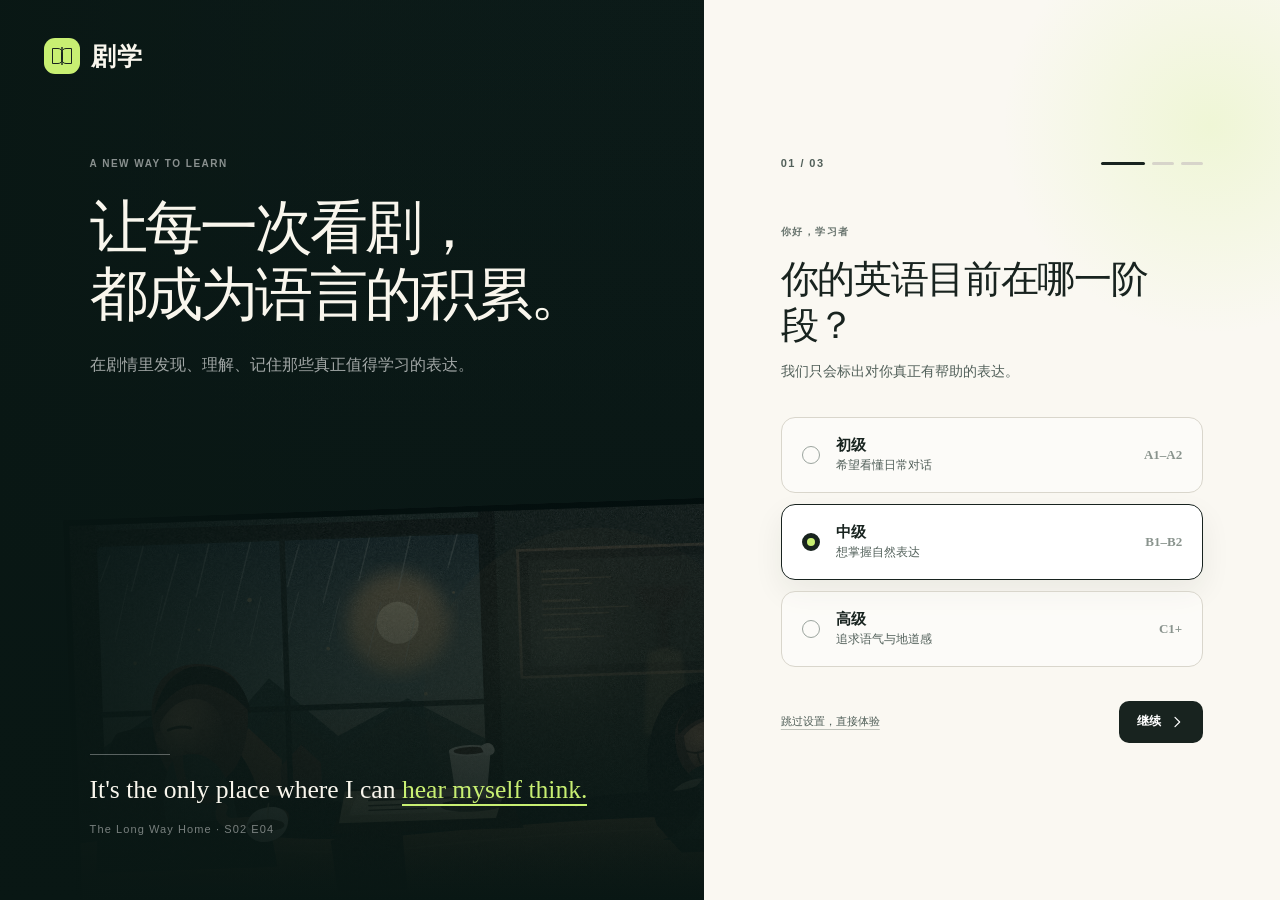
==== index.html @ fac801f6 "Launch Juxue MVP" ====
<!doctype html>
<html lang="zh-CN">
<head>
  <meta charset="UTF-8">
  <meta name="viewport" content="width=device-width, initial-scale=1.0">
  <meta name="theme-color" content="#f2efe7">
  <meta name="description" content="剧学——把影视观影变成可持续语言积累。">
  <title>剧学 · 在剧情里学会表达</title>
  <link rel="manifest" href="manifest.webmanifest">
  <link rel="icon" href="assets/icon.svg" type="image/svg+xml">
  <link rel="stylesheet" href="styles.css">
</head>
<body>
  <svg class="svg-defs" aria-hidden="true">
    <symbol id="i-play" viewBox="0 0 24 24"><path d="m8 5 11 7-11 7z"/></symbol>
    <symbol id="i-pause" viewBox="0 0 24 24"><path d="M7 5h4v14H7zm6 0h4v14h-4z"/></symbol>
    <symbol id="i-back10" viewBox="0 0 24 24"><path d="M11 5a7 7 0 1 1-6.7 9h2.1A5 5 0 1 0 11 7c-1.4 0-2.7.6-3.7 1.6L10 11H3V4l2.5 2.5A8.9 8.9 0 0 1 11 5Z"/><path d="M7.1 14.2v-4l-1.2.7V9.7l2.2-1.2h1.1v5.7z"/></symbol>
    <symbol id="i-forward10" viewBox="0 0 24 24"><path d="M13 5a7 7 0 1 0 6.7 9h-2.1A5 5 0 1 1 13 7c1.4 0 2.7.6 3.7 1.6L14 11h7V4l-2.5 2.5A8.9 8.9 0 0 0 13 5Z"/><path d="M7.1 14.2v-4l-1.2.7V9.7l2.2-1.2h1.1v5.7z"/></symbol>
    <symbol id="i-volume" viewBox="0 0 24 24"><path d="M4 9v6h4l5 4V5L8 9H4Zm12.5-.7a5 5 0 0 1 0 7.4M19 5.8a8.5 8.5 0 0 1 0 12.4"/></symbol>
    <symbol id="i-muted" viewBox="0 0 24 24"><path d="M4 9v6h4l5 4V5L8 9H4Zm12-1 5 8m0-8-5 8"/></symbol>
    <symbol id="i-captions" viewBox="0 0 24 24"><rect x="3" y="5" width="18" height="14" rx="3"/><path d="M10 10a2 2 0 1 0 0 4m8-4a2 2 0 1 0 0 4"/></symbol>
    <symbol id="i-settings" viewBox="0 0 24 24"><circle cx="12" cy="12" r="3"/><path d="M19.4 15a1.7 1.7 0 0 0 .3 1.9l.1.1-2.8 2.8-.1-.1a1.7 1.7 0 0 0-1.9-.3 1.7 1.7 0 0 0-1 1.6v.2h-4V21a1.7 1.7 0 0 0-1-1.6 1.7 1.7 0 0 0-1.9.3l-.1.1L4.2 17l.1-.1a1.7 1.7 0 0 0 .3-1.9A1.7 1.7 0 0 0 3 14H2.8v-4H3a1.7 1.7 0 0 0 1.6-1 1.7 1.7 0 0 0-.3-1.9L4.2 7 7 4.2l.1.1A1.7 1.7 0 0 0 9 4.6a1.7 1.7 0 0 0 1-1.6v-.2h4V3a1.7 1.7 0 0 0 1 1.6 1.7 1.7 0 0 0 1.9-.3l.1-.1L19.8 7l-.1.1a1.7 1.7 0 0 0-.3 1.9 1.7 1.7 0 0 0 1.6 1h.2v4H21a1.7 1.7 0 0 0-1.6 1Z"/></symbol>
    <symbol id="i-bookmark" viewBox="0 0 24 24"><path d="M6 4.8c0-1 .8-1.8 1.8-1.8h8.4c1 0 1.8.8 1.8 1.8V21l-6-4-6 4V4.8Z"/></symbol>
    <symbol id="i-book" viewBox="0 0 24 24"><path d="M4 4.5A2.5 2.5 0 0 1 6.5 2H11v17H6.5A2.5 2.5 0 0 0 4 21.5v-17ZM20 4.5A2.5 2.5 0 0 0 17.5 2H13v17h4.5a2.5 2.5 0 0 1 2.5 2.5v-17Z"/></symbol>
    <symbol id="i-cards" viewBox="0 0 24 24"><rect x="5" y="5" width="14" height="15" rx="2"/><path d="M8 5V3h11v13h-2M9 10h6m-6 4h4"/></symbol>
    <symbol id="i-chart" viewBox="0 0 24 24"><path d="M4 20V10m6 10V4m6 16v-7m4 7H2"/></symbol>
    <symbol id="i-search" viewBox="0 0 24 24"><circle cx="10.5" cy="10.5" r="6.5"/><path d="m16 16 4.5 4.5"/></symbol>
    <symbol id="i-close" viewBox="0 0 24 24"><path d="m5 5 14 14M19 5 5 19"/></symbol>
    <symbol id="i-sound" viewBox="0 0 24 24"><path d="M5 9v6h4l5 4V5L9 9H5Z"/><path d="M17 9.5a4 4 0 0 1 0 5"/></symbol>
    <symbol id="i-plus" viewBox="0 0 24 24"><path d="M12 5v14M5 12h14"/></symbol>
    <symbol id="i-chevron" viewBox="0 0 24 24"><path d="m9 5 7 7-7 7"/></symbol>
    <symbol id="i-check" viewBox="0 0 24 24"><path d="m5 12 4 4L19 6"/></symbol>
    <symbol id="i-spark" viewBox="0 0 24 24"><path d="m12 2 1.7 6.3L20 10l-6.3 1.7L12 18l-1.7-6.3L4 10l6.3-1.7L12 2Zm7 14 .8 3.2L23 20l-3.2.8L19 24l-.8-3.2L15 20l3.2-.8L19 16Z"/></symbol>
    <symbol id="i-trash" viewBox="0 0 24 24"><path d="M4 7h16M9 7V4h6v3m-9 0 1 14h10l1-14M10 11v6m4-6v6"/></symbol>
    <symbol id="i-edit" viewBox="0 0 24 24"><path d="m4 20 4.2-1 10.6-10.6a2.1 2.1 0 0 0-3-3L5.2 16 4 20Zm10.3-13 3 3"/></symbol>
    <symbol id="i-download" viewBox="0 0 24 24"><path d="M12 3v12m-5-5 5 5 5-5M4 20h16"/></symbol>
    <symbol id="i-external" viewBox="0 0 24 24"><path d="M14 4h6v6m0-6-9 9M19 13v6H5V5h6"/></symbol>
    <symbol id="i-shield" viewBox="0 0 24 24"><path d="M12 3 4.5 6v6c0 5 3.2 8.2 7.5 9 4.3-.8 7.5-4 7.5-9V6L12 3Zm-3 9 2 2 4-4"/></symbol>
    <symbol id="i-menu" viewBox="0 0 24 24"><path d="M4 7h16M4 12h16M4 17h16"/></symbol>
    <symbol id="i-sun" viewBox="0 0 24 24"><circle cx="12" cy="12" r="4"/><path d="M12 2v2m0 16v2M4.9 4.9l1.4 1.4m11.4 11.4 1.4 1.4M2 12h2m16 0h2M4.9 19.1l1.4-1.4m11.4-11.4 1.4-1.4"/></symbol>
  </svg>

  <div class="ambient-grid" aria-hidden="true"></div>

  <div id="onboarding" class="onboarding" role="dialog" aria-modal="true" aria-labelledby="onboarding-title">
    <div class="onboarding-visual">
      <div class="onboarding-brand">
        <span class="brand-mark"><span></span><span></span></span>
        <span>剧学</span>
      </div>
      <div class="onboarding-quote">
        <span class="eyebrow light">A NEW WAY TO LEARN</span>
        <h1 id="onboarding-title">让每一次看剧，<br>都成为语言的积累。</h1>
        <p>在剧情里发现、理解、记住那些真正值得学习的表达。</p>
      </div>
      <div class="mini-caption">
        <span class="line"></span>
        <p>It's the only place where I can <mark>hear myself think.</mark></p>
        <span>The Long Way Home · S02 E04</span>
      </div>
      <div class="onboarding-scene-wrap">
        <img src="assets/scene.svg" alt="">
      </div>
    </div>
    <div class="onboarding-form">
      <div class="onboarding-progress">
        <span id="onboardingStepLabel">01 / 03</span>
        <div class="progress-dots" aria-hidden="true">
          <span class="active"></span><span></span><span></span>
        </div>
      </div>
      <form id="onboardingForm">
        <section class="onboarding-step active" data-step="1">
          <span class="eyebrow">你好，学习者</span>
          <h2>你的英语目前在哪一阶段？</h2>
          <p class="muted">我们只会标出对你真正有帮助的表达。</p>
          <div class="level-options">
            <label class="level-card">
              <input type="radio" name="level" value="beginner">
              <span class="level-radio"></span>
              <span><strong>初级</strong><small>希望看懂日常对话</small></span>
              <b>A1–A2</b>
            </label>
            <label class="level-card selected">
              <input type="radio" name="level" value="intermediate" checked>
              <span class="level-radio"></span>
              <span><strong>中级</strong><small>想掌握自然表达</small></span>
              <b>B1–B2</b>
            </label>
            <label class="level-card">
              <input type="radio" name="level" value="advanced">
              <span class="level-radio"></span>
              <span><strong>高级</strong><small>追求语气与地道感</small></span>
              <b>C1+</b>
            </label>
          </div>
        </section>

        <section class="onboarding-step" data-step="2">
          <span class="eyebrow">学习目标</span>
          <h2>现在最想提升什么？</h2>
          <p class="muted">这会决定我们优先标注口语、考试词汇还是语用细节。</p>
          <div class="goal-grid">
            <label class="goal-card selected">
              <input type="radio" name="goal" value="listening" checked>
              <span class="goal-icon">耳</span>
              <span><strong>影视听力</strong><small>听懂真实语速与连读</small></span>
              <span class="goal-check"><svg><use href="#i-check"/></svg></span>
            </label>
            <label class="goal-card">
              <input type="radio" name="goal" value="speaking">
              <span class="goal-icon">口</span>
              <span><strong>口语表达</strong><small>积累自然的日常说法</small></span>
              <span class="goal-check"><svg><use href="#i-check"/></svg></span>
            </label>
            <label class="goal-card">
              <input type="radio" name="goal" value="exam">
              <span class="goal-icon">考</span>
              <span><strong>考试备考</strong><small>兼顾高频词与搭配</small></span>
              <span class="goal-check"><svg><use href="#i-check"/></svg></span>
            </label>
            <label class="goal-card">
              <input type="radio" name="goal" value="interest">
              <span class="goal-icon">趣</span>
              <span><strong>兴趣积累</strong><small>只为喜欢的表达停留</small></span>
              <span class="goal-check"><svg><use href="#i-check"/></svg></span>
            </label>
          </div>
        </section>

        <section class="onboarding-step" data-step="3">
          <span class="eyebrow">最后一步</span>
          <h2>把画面留给你，<br>让学习轻一点。</h2>
          <p class="muted">这些设置 afterward 也可以随时修改。</p>
          <div class="preference-list">
            <label class="preference-row">
              <span><strong>显示中文翻译</strong><small>帮助快速确认语境</small></span>
              <input class="switch" id="onboardingTranslation" type="checkbox" checked>
            </label>
            <label class="preference-row">
              <span><strong>显示音标</strong><small>在词汇卡片中显示 IPA</small></span>
              <input class="switch" id="onboardingPhonetics" type="checkbox" checked>
            </label>
            <div class="preference-row">
              <span><strong>标注密度</strong><small>每句保留多少学习线索</small></span>
              <div class="density-inline" id="onboardingDensity">
                <button type="button" data-density="low">少</button>
                <button type="button" class="active" data-density="medium">适中</button>
                <button type="button" data-density="high">丰富</button>
              </div>
            </div>
          </div>
          <div class="local-note">
            <svg><use href="#i-shield"/></svg>
            <span>当前 MVP 的所有词库与偏好仅保存在你的浏览器本地。</span>
          </div>
        </section>

        <div class="onboarding-actions">
          <button type="button" class="text-button" id="skipOnboarding">跳过设置，直接体验</button>
          <div>
            <button type="button" class="button secondary hidden" id="onboardingBack">上一步</button>
            <button type="button" class="button primary" id="onboardingNext">继续 <svg><use href="#i-chevron"/></svg></button>
          </div>
        </div>
      </form>
    </div>
  </div>

  <div id="appShell" class="app-shell aria-hidden">
    <aside class="sidebar">
      <a class="brand" href="#" data-view-link="watch" aria-label="剧学首页">
        <span class="brand-mark"><span></span><span></span></span>
        <span class="brand-name">剧学</span>
      </a>
      <nav class="main-nav" aria-label="主导航">
        <button class="nav-item active" data-view="watch" aria-current="page">
          <span class="nav-icon"><svg><use href="#i-play"/></svg></span>
          <span>沉浸观看</span>
        </button>
        <button class="nav-item" data-view="library">
          <span class="nav-icon"><svg><use href="#i-book"/></svg></span>
          <span>我的词库</span>
          <b id="libraryNavCount">0</b>
        </button>
        <button class="nav-item" data-view="review">
          <span class="nav-icon"><svg><use href="#i-cards"/></svg></span>
          <span>今日复习</span>
          <i class="nav-dot"></i>
        </button>
        <button class="nav-item" data-view="settings">
          <span class="nav-icon"><svg><use href="#i-settings"/></svg></span>
          <span>学习偏好</span>
        </button>
      </nav>
      <div class="sidebar-bottom">
        <div class="streak-card">
          <span class="streak-flame">7</span>
          <div><strong>连续学习</strong><small>本周已积累 18 个表达</small></div>
        </div>
        <button class="profile-row" data-view="settings">
          <span class="avatar">Y</span>
          <span><strong>下午好，Yuki</strong><small>英语 · 中级</small></span>
          <svg><use href="#i-chevron"/></svg>
        </button>
      </div>
    </aside>

    <main class="main">
      <header class="topbar">
        <button class="mobile-menu" id="mobileMenu" aria-label="打开菜单"><svg><use href="#i-menu"/></svg></button>
        <div class="topbar-title">
          <span class="eyebrow">SUNDAY, OCTOBER 26</span>
          <h1 id="viewTitle">在剧情里，学会真正会用的英语。</h1>
        </div>
        <div class="topbar-actions">
          <div class="daily-goal">
            <span>今日目标</span>
            <strong><span id="todaySavedCount">3</span> / 5</strong>
            <div class="daily-track"><span id="dailyProgress"></span></div>
          </div>
          <button class="icon-button" data-view="library" aria-label="查看词库"><svg><use href="#i-bookmark"/></svg></button>
        </div>
      </header>

      <section id="view-watch" class="view active" aria-labelledby="watchHeading">
        <h2 id="watchHeading" class="sr-only">沉浸观看</h2>
        <div class="watch-intro">
          <div>
            <span class="eyebrow"><i></i> LEARNING SESSION</span>
            <p>《The Long Way Home》· S02 E04</p>
          </div>
          <div class="session-meta">
            <span><svg><use href="#i-captions"/></svg> 已同步字幕</span>
            <span class="divider"></span>
            <span id="currentLevelLabel">中级 · 影视听力</span>
          </div>
        </div>

        <div class="watch-layout">
          <article class="player-card" id="playerCard">
            <div class="player-stage" id="playerStage">
              <img class="scene-image" src="assets/scene.svg" alt="雨夜咖啡馆中，两个人正在交谈">
              <div class="scene-top">
                <span class="demo-badge"><i></i> 演示场景</span>
                <button class="scene-action" id="focusModeButton" aria-label="切换专注模式">
                  <svg><use href="#i-sun"/></svg><span>专注观看</span>
                </button>
              </div>
              <div class="subtitle-wrap" id="subtitleWrap">
                <div class="subtitle-english" id="subtitleEnglish"></div>
                <div class="subtitle-chinese" id="subtitleChinese">你周末还会去那家旧书店闲逛吗？</div>
              </div>
              <div class="player-controls">
                <div class="timeline" id="timeline" role="slider" aria-label="播放进度" aria-valuemin="0" aria-valuemax="96" aria-valuenow="0" tabindex="0">
                  <div class="timeline-buffer"></div>
                  <div class="timeline-played" id="timelinePlayed"></div>
                  <div class="timeline-thumb" id="timelineThumb"></div>
                  <span class="cue-mark" style="left:8.33%"></span>
                  <span class="cue-mark" style="left:16.66%"></span>
                  <span class="cue-mark" style="left:25%"></span>
                  <span class="cue-mark" style="left:33.33%"></span>
                  <span class="cue-mark" style="left:41.66%"></span>
                  <span class="cue-mark" style="left:50%"></span>
                  <span class="cue-mark" style="left:58.33%"></span>
                  <span class="cue-mark" style="left:66.66%"></span>
                  <span class="cue-mark" style="left:75%"></span>
                  <span class="cue-mark" style="left:83.33%"></span>
                  <span class="cue-mark" style="left:91.66%"></span>
                </div>
                <div class="control-row">
                  <div class="control-left">
                    <button id="playButton" class="main-play" aria-label="播放"><svg><use href="#i-play"/></svg></button>
                    <button class="control-button" id="backButton" aria-label="后退 5 秒"><svg><use href="#i-back10"/></svg></button>
                    <button class="control-button" id="forwardButton" aria-label="前进 5 秒"><svg><use href="#i-forward10"/></svg></button>
                    <button class="control-button" id="muteButton" aria-label="静音"><svg><use href="#i-volume"/></svg></button>
                    <span class="time-display"><b id="currentTime">00:00</b> / <span id="durationTime">01:36</span></span>
                  </div>
                  <div class="control-right">
                    <button class="caption-toggle" id="captionToggle" aria-pressed="true"><svg><use href="#i-captions"/></svg> EN</button>
                    <button class="subtitle-save" id="saveSentenceButton" aria-label="收藏当前整句"><svg><use href="#i-bookmark"/></svg><span>收藏本句</span></button>
                  </div>
                </div>
              </div>
            </div>
            <div class="player-footer">
              <div class="episode-progress">
                <span>EPISODE PROGRESS</span>
                <strong id="episodePercentage">0%</strong>
              </div>
              <div class="learning-hint">
                <svg><use href="#i-spark"/></svg>
                <span>点击带标记的表达，查看它在<strong>这一刻</strong>的意思</span>
              </div>
              <button class="keyboard-help" id="keyboardHelp">快捷键</button>
            </div>
          </article>

          <aside class="learning-panel" id="learningPanel" aria-live="polite">
            <div class="panel-head">
              <div>
                <span class="eyebrow">YOUR LEVEL</span>
                <h3 id="panelLevel">中级学习模式</h3>
              </div>
              <button class="icon-button small" id="panelSettings" aria-label="调整标注设置"><svg><use href="#i-settings"/></svg></button>
            </div>
            <div class="level-meter">
              <span></span><span></span><span></span><span class="active"></span><span class="active"></span>
              <small>B1 · 自然表达</small>
            </div>

            <div id="cueInsight" class="panel-content">
              <div class="cue-label">
                <span>本句学习线索</span>
                <b id="cuePointCount">2 个</b>
              </div>
              <div id="cueAnnotationList" class="annotation-list"></div>
              <div class="tip-card">
                <span class="tip-number">01</span>
                <div>
                  <strong>先理解语境，再记单词。</strong>
                  <p id="tipExplanation">“Hang around” 在这里不是悬挂，而是“经常去某处、在那里消磨时间”。</p>
                </div>
              </div>
            </div>

            <div id="dictionaryCard" class="dictionary-card hidden">
              <button class="dictionary-close" id="closeDictionary" aria-label="关闭详情"><svg><use href="#i-close"/></svg></button>
              <div class="dictionary-topline">
                <span class="word-type" id="dictType">短语</span>
                <span class="difficulty-tag" id="dictDifficulty">B2 · 实用表达</span>
              </div>
              <h2 id="dictWord">hang around</h2>
              <div class="pronunciation-row">
                <span id="dictPhonetic">/hæŋ əˈraʊnd/</span>
                <button class="audio-button" id="dictAudio"><svg><use href="#i-sound"/></svg><span>听发音</span></button>
              </div>
              <div class="meaning-block">
                <span class="field-label">在当前语境中</span>
                <p id="dictContextMeaning">在这里指经常去某个地方，没有明确目的，只是在那里消磨时间。</p>
              </div>
              <div class="general-meaning">
                <span class="field-label">常见释义</span>
                <p id="dictGeneralMeaning">闲逛；和某人厮混；在附近逗留</p>
              </div>
              <blockquote class="context-quote">
                <span>原句 · <b id="dictCueTime">00:00</b></span>
                <p id="dictSentence">“You still hang around that old bookshop on Saturdays?”</p>
              </blockquote>
              <div class="usage-row" id="dictUsage">口语 · 朋友闲聊 · 中性</div>
              <div class="panel-actions">
                <button class="button primary full" id="dictSave"><svg><use href="#i-plus"/></svg><span>收藏到词库</span></button>
                <button class="mastered-button" id="dictMastered"><svg><use href="#i-check"/></svg><span>标为已掌握</span></button>
              </div>
            </div>

            <div class="panel-footer">
              <div class="legend-row">
                <span><i class="legend-vocab"></i>重点词汇</span>
                <span><i class="legend-expression"></i>实用表达</span>
              </div>
              <label class="caption-switch">
                <span><strong>中文字幕</strong><small>辅助理解</small></span>
                <input class="switch" id="translationSwitch" type="checkbox" checked>
              </label>
            </div>
          </aside>
        </div>

        <div class="watch-bottom">
          <div class="session-summary">
            <div class="summary-icon"><svg><use href="#i-chart"/></svg></div>
            <div><span>本次学习</span><strong><b id="sessionSaved">0</b> 个表达已收入词库</strong></div>
            <div class="mini-bars" aria-hidden="true"><i></i><i></i><i></i><i></i><i></i></div>
          </div>
          <div class="quote-strip">
            <span class="quote-mark">“</span>
            <p>让每一个值得记住的表达，<br>都留在它出现的语境里。</p>
            <span class="quote-source">— 剧学笔记</span>
          </div>
          <button class="next-card" data-view="library">
            <span><small>NEXT</small>去词库看看</span>
            <svg><use href="#i-chevron"/></svg>
          </button>
        </div>
      </section>

      <section id="view-library" class="view" aria-labelledby="libraryHeading">
        <div class="page-section-head">
          <div>
            <span class="eyebrow">MY LANGUAGE GARDEN</span>
            <h2 id="libraryHeading">我的词库</h2>
            <p>每个收藏都保留了原句、来源和那一刻的语境。</p>
          </div>
          <div class="page-actions">
            <button class="button secondary" id="exportButton"><svg><use href="#i-download"/></svg>导出数据</button>
            <button class="button primary" id="addExcerptButton"><svg><use href="#i-plus"/></svg>手动摘录</button>
          </div>
        </div>

        <div class="library-stats">
          <div class="stat-card feature">
            <span>全部收藏</span>
            <strong id="totalSaved">0</strong>
            <small>本周新增 <b id="weeklyAdded">0</b></small>
            <i class="stat-orbit"></i>
          </div>
          <div class="stat-card"><span>单词</span><strong id="wordSaved">0</strong><small>Vocabulary</small></div>
          <div class="stat-card"><span>表达</span><strong id="expressionSaved">0</strong><small>Expressions</small></div>
          <div class="stat-card"><span>已掌握</span><strong id="masteredSaved">0</strong><small>Keep growing</small></div>
        </div>

        <div class="library-toolbar">
          <div class="library-tabs" role="tablist">
            <button class="active" data-filter="all">全部</button>
            <button data-filter="word">单词</button>
            <button data-filter="expression">表达</button>
            <button data-filter="sentence">整句</button>
            <button data-filter="mastered">已掌握</button>
          </div>
          <div class="toolbar-right">
            <label class="search-field">
              <svg><use href="#i-search"/></svg>
              <input id="librarySearch" type="search" placeholder="搜索原文、释义或标签" aria-label="搜索词库">
            </label>
            <select id="sourceFilter" class="source-filter" aria-label="按来源筛选">
              <option value="all">全部来源</option>
              <option value="The Long Way Home">The Long Way Home</option>
              <option value="Modern Love">Modern Love</option>
              <option value="个人摘录">个人摘录</option>
            </select>
            <select id="sortFilter" class="source-filter" aria-label="排序">
              <option value="newest">最近收藏</option>
              <option value="oldest">最早收藏</option>
              <option value="alpha">按字母</option>
            </select>
          </div>
        </div>

        <div id="libraryGrid" class="library-grid"></div>
        <div id="libraryEmpty" class="empty-state hidden">
          <span class="empty-icon">Aa</span>
          <h3>这里还在等你的第一句</h3>
          <p>回到观看页面，点击字幕里的表达试试看。</p>
          <button class="button primary" data-view="watch">去观看</button>
        </div>
      </section>

      <section id="view-review" class="view" aria-labelledby="reviewHeading">
        <div class="page-section-head">
          <div>
            <span class="eyebrow">A LITTLE REVIEW</span>
            <h2 id="reviewHeading">今日复习</h2>
            <p>不追求背完，只把见过的表达再想起一次。</p>
          </div>
          <div class="review-streak"><span>今日连续</span><strong id="reviewStreak">7</strong><small>天</small></div>
        </div>

        <div class="review-layout">
          <div class="review-main">
            <div class="review-progress-row">
              <span>今日进度</span>
              <div class="review-progress"><i id="reviewProgressBar"></i></div>
              <b id="reviewProgressText">0 / 0</b>
            </div>
            <article class="flashcard" id="flashcard">
              <div class="flashcard-top">
                <span class="type-pill" id="reviewType">实用表达</span>
                <span class="source-label" id="reviewSource">The Long Way Home</span>
              </div>
              <div class="flashcard-content">
                <span class="eyebrow">你还记得它的意思吗？</span>
                <h2 id="reviewWord">pull yourself together</h2>
                <button class="audio-button" id="reviewAudio"><svg><use href="#i-sound"/></svg>听发音</button>
                <div class="review-context" id="reviewContext">“Look, I know the deadline has been rough. But you need to pull yourself together.”</div>
                <div id="reviewAnswer" class="review-answer hidden">
                  <span class="field-label">释义</span>
                  <p id="reviewMeaning">振作起来；控制住情绪</p>
                  <blockquote id="reviewExplanation">在朋友低落时使用，语气直接但带着关心。</blockquote>
                </div>
              </div>
              <div class="flashcard-actions" id="reviewActions">
                <button class="button secondary large" id="revealButton">显示答案</button>
              </div>
              <div class="flashcard-actions hidden" id="reviewRating">
                <button class="button secondary large" id="stillLearning">还不熟</button>
                <button class="button primary large" id="knowIt">记住了 <svg><use href="#i-check"/></svg></button>
              </div>
              <div class="flashcard-decoration" aria-hidden="true">Aa</div>
            </article>
            <div id="reviewDone" class="review-done hidden">
              <span class="done-seal"><svg><use href="#i-check"/></svg></span>
              <span class="eyebrow">TODAY'S REVIEW COMPLETE</span>
              <h3>今天的表达，都又见过一次。</h3>
              <p>记忆不靠一次用力，而靠下次重逢。</p>
              <button class="button primary" data-view="watch">继续观看</button>
            </div>
          </div>
          <aside class="review-aside">
            <span class="eyebrow">HOW IT WORKS</span>
            <h3>复习，不需要很正式。</h3>
            <p>先看原句，尝试回忆语境中的含义；想不起来也没关系，答案就在下一步。</p>
            <div class="review-step-list">
              <div><span>01</span><p><strong>读原句</strong>回忆它出现的场景</p></div>
              <div><span>02</span><p><strong>看释义</strong>对照语境重新理解</p></div>
              <div><span>03</span><p><strong>凭感觉</strong>决定下次是否再见</p></div>
            </div>
            <div class="review-quote">
              “The limits of my language mean the limits of my world.”
              <span>— Ludwig Wittgenstein</span>
            </div>
          </aside>
        </div>
      </section>

      <section id="view-settings" class="view" aria-labelledby="settingsHeading">
        <div class="page-section-head">
          <div>
            <span class="eyebrow">MAKE IT YOURS</span>
            <h2 id="settingsHeading">学习偏好</h2>
            <p>同一段剧情，不同水平的人应该看到不同的学习重点。</p>
          </div>
          <button class="button primary" id="saveSettingsButton"><svg><use href="#i-check"/></svg>保存设置</button>
        </div>
        <div class="settings-layout">
          <div class="settings-main">
            <section class="settings-card">
              <div class="settings-card-head"><div><span>LEVEL</span><h3>我的语言水平</h3></div><p>影响标注难度</p></div>
              <div class="settings-segment level-segment" id="settingsLevel">
                <button data-value="beginner"><strong>初级</strong><small>A1–A2</small></button>
                <button data-value="intermediate" class="active"><strong>中级</strong><small>B1–B2</small></button>
                <button data-value="advanced"><strong>高级</strong><small>C1+</small></button>
              </div>
            </section>
            <section class="settings-card">
              <div class="settings-card-head"><div><span>GOAL</span><h3>当前学习目标</h3></div><p>影响推荐侧重</p></div>
              <div class="settings-goals" id="settingsGoal">
                <button data-value="listening" class="active"><span>耳</span><strong>影视听力</strong></button>
                <button data-value="speaking"><span>口</span><strong>口语表达</strong></button>
                <button data-value="exam"><span>考</span><strong>考试备考</strong></button>
                <button data-value="interest"><span>趣</span><strong>兴趣积累</strong></button>
              </div>
            </section>
            <section class="settings-card">
              <div class="settings-card-head"><div><span>DENSITY</span><h3>标注密度</h3></div><p>少而准，还是更丰富</p></div>
              <div class="density-options" id="settingsDensity">
                <button data-value="low"><span class="density-visual low"><i></i><i></i></span><strong>精简</strong><small>每句 0–1 个学习点</small></button>
                <button data-value="medium" class="active"><span class="density-visual medium"><i></i><i></i><i></i></span><strong>适中</strong><small>每句 1–2 个学习点</small></button>
                <button data-value="high"><span class="density-visual high"><i></i><i></i><i></i><i></i></span><strong>丰富</strong><small>尽量不错过表达</small></button>
              </div>
            </section>
            <section class="settings-card">
              <div class="settings-card-head"><div><span>DISPLAY</span><h3>观看显示</h3></div><p>保持画面干净</p></div>
              <label class="preference-row"><span><strong>中文翻译字幕</strong><small>显示当前句子的中文翻译</small></span><input class="switch" id="settingsTranslation" type="checkbox" checked></label>
              <label class="preference-row"><span><strong>音标</strong><small>在词汇详情中显示 IPA</small></span><input class="switch" id="settingsPhonetics" type="checkbox" checked></label>
              <label class="preference-row"><span><strong>播放时自动同步</strong><small>字幕随播放进度更新</small></span><input class="switch" id="settingsSync" type="checkbox" checked></label>
            </section>
          </div>
          <aside class="settings-aside">
            <div class="personal-card">
              <span class="eyebrow light">PERSONALIZED</span>
              <h3>为你看懂剧情，<br>而不是把词都标满。</h3>
              <div class="preview-subtitle">
                <p>I know the <mark>deadline</mark> has been <u>rough</u>.</p>
                <span>你会看到更少，但更相关的提示。</span>
              </div>
            </div>
            <div class="privacy-card">
              <svg><use href="#i-shield"/></svg>
              <h3>数据只在你的浏览器里</h3>
              <p>当前 MVP 不上传观看记录、收藏或偏好。你可以随时导出为 JSON，或清除本地数据。</p>
            </div>
            <button class="danger-link" id="resetDemoButton"><svg><use href="#i-trash"/></svg>重置演示数据</button>
          </aside>
        </div>
      </section>
    </main>
  </div>

  <dialog id="editDialog" class="modal">
    <form method="dialog" id="editForm">
      <div class="modal-head">
        <div><span class="eyebrow">PERSONAL NOTE</span><h2>整理这条表达</h2></div>
        <button type="button" class="icon-button" id="closeEditDialog" aria-label="关闭"><svg><use href="#i-close"/></svg></button>
      </div>
      <input type="hidden" id="editItemId">
      <label class="form-field">
        <span>我的笔记</span>
        <textarea id="editNote" rows="4" placeholder="例如：适合在朋友低落时使用，语气比 console 更直接。"></textarea>
      </label>
      <label class="form-field">
        <span>标签 <small>用逗号分隔</small></span>
        <input id="editTags" type="text" placeholder="朋友, 安慰, 口语">
      </label>
      <div class="modal-actions">
        <button type="button" class="button secondary" id="cancelEdit">取消</button>
        <button type="submit" class="button primary">保存整理</button>
      </div>
    </form>
  </dialog>

  <dialog id="excerptDialog" class="modal excerpt-modal">
    <form method="dialog" id="excerptForm">
      <div class="modal-head">
        <div><span class="eyebrow">NEW EXCERPT</span><h2>手动摘录一句</h2></div>
        <button type="button" class="icon-button" id="closeExcerptDialog" aria-label="关闭"><svg><use href="#i-close"/></svg></button>
      </div>
      <label class="form-field">
        <span>原文</span>
        <textarea id="excerptOriginal" rows="3" required placeholder="A line worth remembering..."></textarea>
      </label>
      <label class="form-field">
        <span>释义</span>
        <textarea id="excerptMeaning" rows="2" required placeholder="这句话的意思"></textarea>
      </label>
      <label class="form-field">
        <span>来源</span>
        <input id="excerptSource" type="text" value="个人摘录">
      </label>
      <label class="form-field">
        <span>标签 <small>用逗号分隔</small></span>
        <input id="excerptTags" type="text" placeholder="旅行, 电影, 日常">
      </label>
      <div class="modal-actions">
        <button type="button" class="button secondary" id="cancelExcerpt">取消</button>
        <button type="submit" class="button primary">加入词库</button>
      </div>
    </form>
  </dialog>

  <div id="shortcutPopover" class="shortcut-popover hidden">
    <div><kbd>Space</kbd><span>播放 / 暂停</span></div>
    <div><kbd>←</kbd><span>后退 5 秒</span></div>
    <div><kbd>→</kbd><span>前进 5 秒</span></div>
    <div><kbd>C</kbd><span>显示 / 隐藏字幕</span></div>
    <div><kbd>Esc</kbd><span>关闭详情卡片</span></div>
  </div>

  <div id="toast" class="toast" role="status" aria-live="polite">
    <span class="toast-icon"><svg><use href="#i-check"/></svg></span>
    <span id="toastMessage">已收藏到词库</span>
  </div>

  <script src="app.js"></script>
</body>
</html>
---- styles.css ----
:root {
  --paper: #f2efe7;
  --paper-deep: #e7e2d6;
  --paper-light: #faf8f2;
  --ink: #18231f;
  --ink-soft: #52605a;
  --ink-faint: #89938d;
  --night: #0d1b19;
  --night-soft: #152724;
  --lime: #c8ef72;
  --lime-deep: #9bc64a;
  --mint: #99dec7;
  --terracotta: #c87852;
  --amber: #e7b660;
  --line: rgba(25, 36, 31, 0.12);
  --line-dark: rgba(255, 255, 255, 0.12);
  --shadow: 0 24px 70px rgba(20, 32, 27, 0.1);
  --radius-xl: 28px;
  --radius-lg: 20px;
  --radius-md: 14px;
  --display: "Iowan Old Style", "Baskerville", "Songti SC", "STSong", "Noto Serif SC", serif;
  --sans: "Aptos", "Segoe UI", "PingFang SC", "Microsoft YaHei", sans-serif;
}

* {
  box-sizing: border-box;
}

html {
  background: var(--paper);
  color: var(--ink);
  font-family: var(--sans);
  scroll-behavior: smooth;
}

body {
  margin: 0;
  min-width: 320px;
  min-height: 100vh;
  background:
    radial-gradient(circle at 76% 3%, rgba(200, 239, 114, 0.13), transparent 22rem),
    var(--paper);
  -webkit-font-smoothing: antialiased;
}

button,
input,
textarea,
select {
  font: inherit;
}

button {
  color: inherit;
}

button,
label,
select {
  -webkit-tap-highlight-color: transparent;
}

button:focus-visible,
input:focus-visible,
textarea:focus-visible,
select:focus-visible,
[tabindex]:focus-visible {
  outline: 3px solid rgba(81, 124, 95, 0.35);
  outline-offset: 2px;
}

svg {
  display: block;
  width: 20px;
  height: 20px;
}

.svg-defs {
  position: absolute;
  width: 0;
  height: 0;
  overflow: hidden;
}

.svg-defs symbol {
  fill: none;
  stroke: currentColor;
  stroke-width: 1.8;
  stroke-linecap: round;
  stroke-linejoin: round;
}

.svg-defs symbol#i-play path,
.svg-defs symbol#i-pause path {
  fill: currentColor;
  stroke: none;
}

.ambient-grid {
  position: fixed;
  inset: 0;
  pointer-events: none;
  opacity: 0.18;
  background-image:
    linear-gradient(rgba(30, 45, 38, 0.08) 1px, transparent 1px),
    linear-gradient(90deg, rgba(30, 45, 38, 0.08) 1px, transparent 1px);
  background-size: 60px 60px;
  mask-image: radial-gradient(circle at 72% 20%, #000 0, transparent 55%);
}

.hidden {
  display: none !important;
}

.sr-only {
  position: absolute;
  width: 1px;
  height: 1px;
  padding: 0;
  margin: -1px;
  overflow: hidden;
  clip: rect(0, 0, 0, 0);
  white-space: nowrap;
  border: 0;
}

.muted {
  color: var(--ink-soft);
}

.eyebrow {
  display: inline-flex;
  align-items: center;
  gap: 8px;
  color: #67736d;
  font-size: 10px;
  font-weight: 750;
  letter-spacing: 0.15em;
  line-height: 1.3;
  text-transform: uppercase;
}

.eyebrow.light {
  color: rgba(255, 255, 255, 0.52);
}

.brand-mark {
  position: relative;
  display: inline-flex;
  align-items: center;
  justify-content: center;
  width: 36px;
  height: 36px;
  flex: 0 0 36px;
  border-radius: 11px;
  background: var(--lime);
  overflow: hidden;
}

.brand-mark::before,
.brand-mark::after {
  content: "";
  position: absolute;
  top: 10px;
  bottom: 10px;
  width: 9px;
  border: 1.6px solid var(--ink);
  background: transparent;
}

.brand-mark::before {
  left: 8px;
  border-radius: 0 5px 5px 0;
}

.brand-mark::after {
  right: 8px;
  border-radius: 5px 0 0 5px;
}

.brand-mark span:first-child {
  position: absolute;
  width: 1.5px;
  height: 18px;
  background: var(--ink);
  opacity: 0.7;
}

.brand-mark span:last-child {
  display: none;
}

/* Onboarding */
.onboarding {
  position: fixed;
  inset: 0;
  z-index: 100;
  display: grid;
  grid-template-columns: minmax(420px, 1.1fr) minmax(480px, 0.9fr);
  min-height: 100vh;
  background: var(--paper-light);
  overflow: auto;
}

.onboarding-visual {
  position: sticky;
  top: 0;
  min-height: 100vh;
  padding: 38px 44px 42px;
  overflow: hidden;
  color: #f9f6ed;
  background:
    linear-gradient(180deg, rgba(7, 20, 18, 0.15), rgba(7, 20, 18, 0.9)),
    #0d1c1a;
}

.onboarding-visual::after {
  content: "";
  position: absolute;
  inset: 0;
  z-index: 1;
  pointer-events: none;
  background:
    linear-gradient(90deg, rgba(9, 23, 20, 0.92) 0, rgba(9, 23, 20, 0.2) 50%, rgba(9, 23, 20, 0.06)),
    linear-gradient(0deg, #091714 0, transparent 52%);
}

.onboarding-brand {
  position: relative;
  z-index: 2;
  display: flex;
  align-items: center;
  gap: 11px;
  font-family: var(--display);
  font-size: 25px;
  font-weight: 700;
  letter-spacing: 0.04em;
}

.onboarding-quote {
  position: absolute;
  z-index: 3;
  top: 17vh;
  left: 7vw;
  max-width: 570px;
}

.onboarding-quote h1 {
  max-width: 690px;
  margin: 24px 0 22px;
  font-family: var(--display);
  font-size: clamp(43px, 4.55vw, 68px);
  font-weight: 500;
  letter-spacing: -0.05em;
  line-height: 1.15;
}

.onboarding-quote p {
  max-width: 430px;
  margin: 0;
  color: rgba(255, 255, 255, 0.62);
  font-size: 16px;
  line-height: 1.8;
}

.onboarding-scene-wrap {
  position: absolute;
  right: -16%;
  bottom: -3%;
  width: 106%;
  transform: rotate(-2deg);
  filter: saturate(0.72) contrast(1.06);
}

.onboarding-scene-wrap img {
  width: 100%;
  display: block;
}

.mini-caption {
  position: absolute;
  z-index: 3;
  left: 7vw;
  right: 6vw;
  bottom: 7vh;
  max-width: 660px;
}

.mini-caption .line {
  display: block;
  width: 80px;
  height: 1px;
  margin-bottom: 16px;
  background: rgba(255, 255, 255, 0.32);
}

.mini-caption p {
  margin: 0 0 10px;
  font-family: var(--display);
  font-size: clamp(18px, 2vw, 28px);
  line-height: 1.5;
}

.mini-caption mark {
  color: var(--lime);
  background: transparent;
  border-bottom: 2px solid var(--lime);
}

.mini-caption > span {
  color: rgba(255, 255, 255, 0.45);
  font-size: 11px;
  letter-spacing: 0.1em;
}

.onboarding-form {
  display: flex;
  flex-direction: column;
  justify-content: center;
  min-height: 100vh;
  padding: 46px clamp(40px, 6vw, 100px);
  background:
    radial-gradient(circle at 88% 14%, rgba(200, 239, 114, 0.22), transparent 13rem),
    var(--paper-light);
}

.onboarding-progress {
  display: flex;
  align-items: center;
  justify-content: space-between;
  max-width: 610px;
  margin: 0 auto 52px;
  width: 100%;
  color: var(--ink-soft);
  font-size: 11px;
  font-weight: 700;
  letter-spacing: 0.13em;
}

.progress-dots {
  display: flex;
  gap: 7px;
}

.progress-dots span {
  width: 22px;
  height: 3px;
  border-radius: 99px;
  background: #d7d4ca;
  transition: 300ms ease;
}

.progress-dots span.active {
  width: 44px;
  background: var(--ink);
}

#onboardingForm {
  width: 100%;
  max-width: 610px;
  margin: 0 auto;
}

.onboarding-step {
  display: none;
  animation: stepIn 420ms both;
}

.onboarding-step.active {
  display: block;
}

.onboarding-step h2 {
  margin: 17px 0 12px;
  font-family: var(--display);
  font-size: clamp(33px, 3vw, 47px);
  font-weight: 500;
  letter-spacing: -0.035em;
  line-height: 1.2;
}

.onboarding-step > p {
  margin: 0 0 33px;
  font-size: 14px;
  line-height: 1.7;
}

.level-options {
  display: flex;
  flex-direction: column;
  gap: 11px;
}

.level-card {
  display: grid;
  grid-template-columns: 20px 1fr auto;
  align-items: center;
  gap: 14px;
  padding: 18px 20px;
  border: 1px solid #d9d6cc;
  border-radius: var(--radius-md);
  background: rgba(255, 255, 255, 0.4);
  cursor: pointer;
  transition: 180ms ease;
}

.level-card:hover {
  border-color: #b6b9ac;
  transform: translateY(-1px);
}

.level-card.selected {
  border-color: var(--ink);
  background: #fff;
  box-shadow: 0 12px 30px rgba(26, 38, 32, 0.07);
}

.level-card input,
.goal-card input {
  position: absolute;
  opacity: 0;
  pointer-events: none;
}

.level-radio {
  width: 18px;
  height: 18px;
  border: 1.5px solid #9ba49e;
  border-radius: 50%;
}

.level-card.selected .level-radio {
  border: 5px solid var(--ink);
  background: var(--lime);
}

.level-card > span:nth-of-type(2) {
  display: flex;
  flex-direction: column;
  gap: 2px;
}

.level-card strong {
  font-size: 15px;
}

.level-card small {
  color: var(--ink-soft);
  font-size: 12px;
}

.level-card b {
  color: var(--ink-faint);
  font-family: var(--display);
  font-size: 13px;
  font-weight: 600;
}

.goal-grid {
  display: grid;
  grid-template-columns: repeat(2, 1fr);
  gap: 11px;
}

.goal-card {
  position: relative;
  display: grid;
  grid-template-columns: 38px 1fr;
  align-items: center;
  gap: 13px;
  min-height: 96px;
  padding: 17px;
  border: 1px solid #d9d6cc;
  border-radius: var(--radius-md);
  background: rgba(255, 255, 255, 0.42);
  cursor: pointer;
  transition: 180ms ease;
}

.goal-card:hover {
  border-color: #aeb3a8;
  transform: translateY(-1px);
}

.goal-card.selected {
  border-color: var(--ink);
  background: #fff;
  box-shadow: 0 12px 30px rgba(26, 38, 32, 0.06);
}

.goal-icon {
  display: grid;
  width: 38px;
  height: 38px;
  place-items: center;
  border-radius: 11px;
  background: #e9e7df;
  font-family: var(--display);
  font-size: 16px;
}

.goal-card.selected .goal-icon {
  background: var(--lime);
}

.goal-card > span:nth-of-type(2) {
  display: flex;
  flex-direction: column;
  gap: 4px;
}

.goal-card strong {
  font-size: 14px;
}

.goal-card small {
  color: var(--ink-soft);
  font-size: 11px;
  line-height: 1.45;
}

.goal-check {
  position: absolute;
  top: 9px;
  right: 9px;
  display: none;
  width: 19px;
  height: 19px;
  place-items: center;
  border-radius: 50%;
  background: var(--ink);
  color: white;
}

.goal-check svg {
  width: 12px;
  height: 12px;
}

.goal-card.selected .goal-check {
  display: grid;
}

.preference-list {
  border-top: 1px solid var(--line);
}

.preference-row {
  display: flex;
  align-items: center;
  justify-content: space-between;
  gap: 20px;
  min-height: 73px;
  padding: 13px 0;
  border-bottom: 1px solid var(--line);
}

.preference-row > span:first-child {
  display: flex;
  flex-direction: column;
  gap: 3px;
}

.preference-row strong {
  font-size: 14px;
  font-weight: 650;
}

.preference-row small {
  color: var(--ink-soft);
  font-size: 11px;
}

.switch {
  appearance: none;
  position: relative;
  width: 43px;
  height: 24px;
  flex: 0 0 43px;
  border: 0;
  border-radius: 99px;
  background: #cdcec6;
  cursor: pointer;
  transition: 180ms ease;
}

.switch::after {
  content: "";
  position: absolute;
  top: 3px;
  left: 3px;
  width: 18px;
  height: 18px;
  border-radius: 50%;
  background: white;
  box-shadow: 0 1px 4px rgba(0, 0, 0, 0.2);
  transition: 180ms ease;
}

.switch:checked {
  background: var(--ink);
}

.switch:checked::after {
  transform: translateX(19px);
}

.density-inline {
  display: flex;
  padding: 3px;
  border-radius: 99px;
  background: #e6e3da;
}

.density-inline button {
  min-width: 46px;
  height: 28px;
  padding: 0 10px;
  border: 0;
  border-radius: 99px;
  background: transparent;
  color: var(--ink-soft);
  font-size: 11px;
  cursor: pointer;
}

.density-inline button.active {
  background: white;
  color: var(--ink);
  box-shadow: 0 2px 8px rgba(20, 31, 27, 0.1);
}

.local-note {
  display: flex;
  gap: 10px;
  align-items: center;
  margin-top: 24px;
  padding: 13px 15px;
  border-radius: 11px;
  background: rgba(153, 222, 199, 0.14);
  color: #50605a;
  font-size: 11px;
  line-height: 1.55;
}

.local-note svg {
  width: 17px;
  height: 17px;
  flex: 0 0 17px;
}

.onboarding-actions {
  display: flex;
  align-items: center;
  justify-content: space-between;
  gap: 15px;
  margin-top: 34px;
}

.onboarding-actions > div {
  display: flex;
  gap: 8px;
}

.text-button {
  padding: 0;
  border: 0;
  background: transparent;
  color: var(--ink-soft);
  font-size: 11px;
  text-decoration: underline;
  text-decoration-color: #bfc3bb;
  text-underline-offset: 4px;
  cursor: pointer;
}

.button {
  display: inline-flex;
  align-items: center;
  justify-content: center;
  gap: 8px;
  min-height: 42px;
  padding: 0 17px;
  border: 1px solid transparent;
  border-radius: 10px;
  font-size: 12px;
  font-weight: 650;
  cursor: pointer;
  transition: 180ms ease;
}

.button:hover {
  transform: translateY(-1px);
}

.button svg {
  width: 16px;
  height: 16px;
}

.button.primary {
  background: var(--ink);
  color: white;
}

.button.primary:hover {
  background: #263a32;
}

.button.secondary {
  border-color: var(--line);
  background: rgba(255, 255, 255, 0.52);
  color: var(--ink);
}

.button.secondary:hover {
  background: white;
}

.button.large {
  min-height: 49px;
  padding: 0 28px;
  border-radius: 12px;
  font-size: 13px;
}

.button.full {
  width: 100%;
}

@keyframes stepIn {
  from { opacity: 0; transform: translateY(12px); }
  to { opacity: 1; transform: translateY(0); }
}

/* App */
.app-shell {
  display: grid;
  grid-template-columns: 228px minmax(0, 1fr);
  min-height: 100vh;
}

.app-shell[aria-hidden="true"] {
  display: none;
}

.sidebar {
  position: sticky;
  top: 0;
  z-index: 20;
  display: flex;
  flex-direction: column;
  height: 100vh;
  padding: 27px 20px 22px;
  border-right: 1px solid rgba(24, 35, 31, 0.09);
  background: rgba(242, 239, 231, 0.82);
  backdrop-filter: blur(20px);
}

.brand {
  display: flex;
  align-items: center;
  gap: 11px;
  padding: 0 8px;
  color: var(--ink);
  text-decoration: none;
}

.brand-name {
  font-family: var(--display);
  font-size: 24px;
  font-weight: 700;
  letter-spacing: 0.03em;
}

.main-nav {
  display: flex;
  flex-direction: column;
  gap: 5px;
  margin-top: 53px;
}

.nav-item {
  position: relative;
  display: flex;
  align-items: center;
  gap: 12px;
  width: 100%;
  min-height: 47px;
  padding: 0 11px;
  border: 0;
  border-radius: 12px;
  background: transparent;
  color: #69746e;
  font-size: 12px;
  text-align: left;
  cursor: pointer;
}

.nav-item:hover {
  background: rgba(255, 255, 255, 0.45);
  color: var(--ink);
}

.nav-item.active {
  background: var(--ink);
  color: white;
  box-shadow: 0 12px 26px rgba(21, 35, 29, 0.13);
}

.nav-icon {
  display: grid;
  width: 25px;
  height: 25px;
  place-items: center;
}

.nav-icon svg {
  width: 18px;
  height: 18px;
}

.nav-item b {
  margin-left: auto;
  min-width: 21px;
  padding: 2px 5px;
  border-radius: 99px;
  background: rgba(24, 35, 31, 0.08);
  color: var(--ink-soft);
  font-size: 9px;
  font-weight: 700;
  text-align: center;
}

.nav-item.active b {
  background: var(--lime);
  color: var(--ink);
}

.nav-dot {
  width: 5px;
  height: 5px;
  margin-left: auto;
  border-radius: 50%;
  background: var(--terracotta);
}

.nav-item.active .nav-dot {
  background: var(--lime);
}

.sidebar-bottom {
  margin-top: auto;
}

.streak-card {
  display: flex;
  align-items: center;
  gap: 11px;
  padding: 13px;
  border: 1px solid var(--line);
  border-radius: 13px;
  background: rgba(255, 255, 255, 0.36);
}

.streak-flame {
  display: grid;
  width: 35px;
  height: 39px;
  flex: 0 0 35px;
  place-items: center;
  border-radius: 9px 9px 11px 9px;
  background: var(--lime);
  font-family: var(--display);
  font-size: 16px;
  font-weight: 700;
}

.streak-card div {
  display: flex;
  min-width: 0;
  flex-direction: column;
  gap: 2px;
}

.streak-card strong {
  font-size: 10px;
  font-weight: 700;
}

.streak-card small {
  color: var(--ink-soft);
  font-size: 8px;
  white-space: nowrap;
}

.profile-row {
  display: flex;
  align-items: center;
  gap: 10px;
  width: 100%;
  margin-top: 14px;
  padding: 9px 5px;
  border: 0;
  border-radius: 10px;
  background: transparent;
  text-align: left;
  cursor: pointer;
}

.profile-row:hover {
  background: rgba(255, 255, 255, 0.45);
}

.avatar {
  display: grid;
  width: 32px;
  height: 32px;
  flex: 0 0 32px;
  place-items: center;
  border-radius: 50%;
  background: #d9cbb8;
  color: #503e32;
  font-family: var(--display);
  font-size: 14px;
  font-weight: 700;
}

.profile-row > span:nth-child(2) {
  display: flex;
  min-width: 0;
  flex-direction: column;
  gap: 2px;
}

.profile-row strong {
  font-size: 10px;
  overflow: hidden;
  text-overflow: ellipsis;
  white-space: nowrap;
}

.profile-row small {
  color: var(--ink-soft);
  font-size: 8px;
}

.profile-row > svg {
  width: 14px;
  height: 14px;
  margin-left: auto;
  color: var(--ink-faint);
}

.main {
  min-width: 0;
  height: 100vh;
  padding: 0 clamp(22px, 3vw, 48px) 40px;
  overflow-y: auto;
  scrollbar-color: #c7c7bd transparent;
}

.topbar {
  position: relative;
  z-index: 10;
  display: flex;
  align-items: center;
  justify-content: space-between;
  min-height: 104px;
  max-width: 1510px;
  margin: 0 auto;
}

.topbar-title {
  display: flex;
  flex-direction: column;
  gap: 8px;
}

.topbar-title h1 {
  margin: 0;
  font-family: var(--display);
  font-size: clamp(21px, 1.8vw, 29px);
  font-weight: 500;
  letter-spacing: -0.035em;
}

.topbar-actions {
  display: flex;
  align-items: center;
  gap: 23px;
}

.daily-goal {
  display: grid;
  grid-template-columns: auto auto;
  align-items: center;
  column-gap: 15px;
  row-gap: 7px;
}

.daily-goal > span {
  color: var(--ink-soft);
  font-size: 9px;
  letter-spacing: 0.04em;
}

.daily-goal strong {
  color: var(--ink-soft);
  font-size: 9px;
  font-weight: 600;
  text-align: right;
}

.daily-goal strong span {
  color: var(--ink);
  font-size: 14px;
}

.daily-track {
  grid-column: 1 / -1;
  width: 116px;
  height: 3px;
  overflow: hidden;
  border-radius: 99px;
  background: #d6d5cc;
}

.daily-track span {
  display: block;
  width: 60%;
  height: 100%;
  border-radius: inherit;
  background: var(--ink);
}

.icon-button {
  display: grid;
  width: 39px;
  height: 39px;
  flex: 0 0 39px;
  place-items: center;
  border: 1px solid var(--line);
  border-radius: 50%;
  background: rgba(255, 255, 255, 0.45);
  cursor: pointer;
  transition: 180ms ease;
}

.icon-button:hover {
  background: white;
  transform: translateY(-1px);
}

.icon-button svg {
  width: 17px;
  height: 17px;
}

.icon-button.small {
  width: 32px;
  height: 32px;
  flex-basis: 32px;
}

.icon-button.small svg {
  width: 14px;
  height: 14px;
}

.mobile-menu {
  display: none;
}

.view {
  display: none;
  max-width: 1510px;
  margin: 0 auto;
  animation: viewIn 360ms ease both;
}

.view.active {
  display: block;
}

@keyframes viewIn {
  from { opacity: 0; transform: translateY(8px); }
  to { opacity: 1; transform: translateY(0); }
}

/* Watch */
.watch-intro {
  display: flex;
  align-items: flex-end;
  justify-content: space-between;
  gap: 20px;
  margin: 5px 0 14px;
}

.watch-intro > div:first-child {
  display: flex;
  align-items: center;
  gap: 16px;
}

.watch-intro .eyebrow i {
  width: 6px;
  height: 6px;
  border-radius: 50%;
  background: var(--terracotta);
  box-shadow: 0 0 0 4px rgba(200, 120, 82, 0.12);
}

.watch-intro p {
  margin: 0;
  font-family: var(--display);
  font-size: 14px;
  font-weight: 600;
}

.session-meta {
  display: flex;
  align-items: center;
  gap: 11px;
  color: var(--ink-soft);
  font-size: 9px;
}

.session-meta span:not(.divider) {
  display: flex;
  align-items: center;
  gap: 5px;
}

.session-meta svg {
  width: 14px;
  height: 14px;
}

.divider {
  width: 1px;
  height: 12px;
  background: var(--line);
}

.watch-layout {
  display: grid;
  grid-template-columns: minmax(0, 1fr) 328px;
  gap: 16px;
  align-items: stretch;
}

.player-card {
  display: flex;
  min-width: 0;
  flex-direction: column;
  overflow: hidden;
  border-radius: var(--radius-xl);
  background: #0e1a18;
  box-shadow: 0 26px 65px rgba(16, 29, 24, 0.16);
}

.player-stage {
  position: relative;
  min-height: 420px;
  flex: 1 1 auto;
  aspect-ratio: 16 / 9;
  overflow: hidden;
  background: #0d1817;
  isolation: isolate;
}

.scene-image {
  position: absolute;
  inset: 0;
  width: 100%;
  height: 100%;
  object-fit: cover;
  object-position: center;
  filter: saturate(0.82) contrast(1.03) brightness(0.9);
  transform: scale(1.012);
  transition: filter 300ms ease, transform 10s ease;
}

.player-stage::before {
  content: "";
  position: absolute;
  inset: 0;
  z-index: 1;
  pointer-events: none;
  background:
    linear-gradient(180deg, rgba(3, 10, 9, 0.38), transparent 22%),
    linear-gradient(0deg, rgba(4, 11, 10, 0.86) 0%, rgba(4, 11, 10, 0.22) 27%, transparent 48%);
}

.player-stage::after {
  content: "";
  position: absolute;
  inset: 0;
  z-index: 2;
  pointer-events: none;
  opacity: 0.22;
  mix-blend-mode: soft-light;
  background-image: url("data:image/svg+xml,%3Csvg viewBox='0 0 160 160' xmlns='http://www.w3.org/2000/svg'%3E%3Cfilter id='n'%3E%3CfeTurbulence type='fractalNoise' baseFrequency='.75' numOctaves='3' stitchTiles='stitch'/%3E%3C/filter%3E%3Crect width='100%25' height='100%25' filter='url(%23n)' opacity='.8'/%3E%3C/svg%3E");
}

.player-card.is-playing .scene-image {
  transform: scale(1.035);
}

.scene-top {
  position: absolute;
  z-index: 4;
  top: 20px;
  left: 22px;
  right: 22px;
  display: flex;
  align-items: center;
  justify-content: space-between;
}

.demo-badge,
.scene-action {
  display: inline-flex;
  align-items: center;
  gap: 7px;
  height: 29px;
  padding: 0 11px;
  border: 1px solid rgba(255, 255, 255, 0.13);
  border-radius: 99px;
  background: rgba(9, 18, 16, 0.52);
  color: rgba(255, 255, 255, 0.72);
  font-size: 9px;
  backdrop-filter: blur(12px);
}

.demo-badge i {
  width: 5px;
  height: 5px;
  border-radius: 50%;
  background: var(--lime);
  box-shadow: 0 0 0 3px rgba(200, 239, 114, 0.12);
}

.scene-action {
  border: 0;
  cursor: pointer;
}

.scene-action:hover {
  background: rgba(9, 18, 16, 0.78);
  color: white;
}

.scene-action svg {
  width: 14px;
  height: 14px;
}

.subtitle-wrap {
  position: absolute;
  z-index: 4;
  right: 12%;
  bottom: 105px;
  left: 12%;
  text-align: center;
  transition: opacity 180ms ease;
}

.subtitle-wrap.is-hidden {
  opacity: 0;
  pointer-events: none;
}

.subtitle-english {
  display: block;
  text-align: center;
  color: white;
  font-family: "Aptos", "Segoe UI", sans-serif;
  font-size: clamp(18px, 2vw, 27px);
  font-weight: 600;
  letter-spacing: -0.012em;
  line-height: 1.5;
  text-shadow: 0 2px 14px rgba(0, 0, 0, 0.9);
}

.subtitle-chinese {
  margin-top: 7px;
  color: rgba(255, 255, 255, 0.8);
  font-size: clamp(11px, 1vw, 13px);
  line-height: 1.5;
  text-shadow: 0 1px 8px rgba(0, 0, 0, 0.9);
}

.word-token {
  display: inline-block;
  padding: 0 1px;
  border: 0;
  border-radius: 3px;
  background: transparent;
  color: inherit;
  font: inherit;
  line-height: inherit;
  text-shadow: inherit;
  cursor: pointer;
}

.word-token:hover {
  background: rgba(255, 255, 255, 0.12);
}

.word-token.annotated {
  color: var(--lime);
  text-decoration: underline;
  text-decoration-thickness: 2px;
  text-decoration-color: rgba(200, 239, 114, 0.7);
  text-underline-offset: 5px;
}

.word-token.annotated.expression {
  color: #ffd08a;
  text-decoration-color: rgba(255, 208, 138, 0.68);
}

.word-token.annotated.active-word {
  border-radius: 5px;
  background: rgba(200, 239, 114, 0.19);
}

.word-token.annotated.expression.active-word {
  background: rgba(255, 208, 138, 0.18);
}

.punctuation {
  color: inherit;
}

.player-controls {
  position: absolute;
  z-index: 5;
  right: 22px;
  bottom: 14px;
  left: 22px;
}

.timeline {
  position: relative;
  height: 16px;
  margin-bottom: 6px;
  cursor: pointer;
  touch-action: none;
}

.timeline::before {
  content: "";
  position: absolute;
  top: 7px;
  right: 0;
  left: 0;
  height: 2px;
  border-radius: 99px;
  background: rgba(255, 255, 255, 0.24);
}

.timeline-buffer,
.timeline-played {
  position: absolute;
  top: 7px;
  left: 0;
  height: 2px;
  border-radius: 99px;
}

.timeline-buffer {
  width: 42%;
  background: rgba(255, 255, 255, 0.1);
}

.timeline-played {
  width: 0%;
  background: var(--lime);
}

.timeline-thumb {
  position: absolute;
  top: 3px;
  left: 0%;
  width: 10px;
  height: 10px;
  border-radius: 50%;
  background: var(--lime);
  box-shadow: 0 0 0 4px rgba(200, 239, 114, 0.15);
  transform: translateX(-50%);
}

.cue-mark {
  position: absolute;
  top: 6px;
  width: 2px;
  height: 4px;
  border-radius: 2px;
  background: rgba(255, 255, 255, 0.56);
}

.control-row {
  display: flex;
  align-items: center;
  justify-content: space-between;
  gap: 12px;
}

.control-left,
.control-right {
  display: flex;
  align-items: center;
  gap: 9px;
}

.main-play {
  display: grid;
  width: 35px;
  height: 35px;
  place-items: center;
  border: 0;
  border-radius: 50%;
  background: var(--lime);
  color: var(--ink);
  cursor: pointer;
}

.main-play:hover {
  background: #d7fc83;
  transform: scale(1.03);
}

.main-play svg {
  width: 15px;
  height: 15px;
}

.control-button {
  display: grid;
  width: 24px;
  height: 30px;
  padding: 0;
  place-items: center;
  border: 0;
  background: transparent;
  color: rgba(255, 255, 255, 0.7);
  cursor: pointer;
}

.control-button:hover {
  color: white;
}

.control-button svg {
  width: 17px;
  height: 17px;
}

.time-display {
  margin-left: 4px;
  color: rgba(255, 255, 255, 0.46);
  font-size: 9px;
  letter-spacing: 0.03em;
}

.time-display b {
  color: rgba(255, 255, 255, 0.85);
  font-weight: 550;
}

.caption-toggle,
.subtitle-save {
  display: inline-flex;
  align-items: center;
  gap: 6px;
  height: 30px;
  padding: 0 9px;
  border: 1px solid rgba(255, 255, 255, 0.14);
  border-radius: 7px;
  background: rgba(255, 255, 255, 0.03);
  color: rgba(255, 255, 255, 0.65);
  font-size: 8px;
  font-weight: 700;
  cursor: pointer;
}

.caption-toggle:hover,
.subtitle-save:hover {
  border-color: rgba(255, 255, 255, 0.32);
  color: white;
}

.caption-toggle svg,
.subtitle-save svg {
  width: 14px;
  height: 14px;
}

.caption-toggle[aria-pressed="false"] {
  color: rgba(255, 255, 255, 0.35);
  text-decoration: line-through;
}

.subtitle-save.saved {
  border-color: rgba(200, 239, 114, 0.35);
  background: rgba(200, 239, 114, 0.1);
  color: var(--lime);
}

.player-footer {
  display: flex;
  align-items: center;
  gap: 18px;
  min-height: 58px;
  padding: 12px 21px;
  border-top: 1px solid rgba(255, 255, 255, 0.08);
  color: rgba(255, 255, 255, 0.5);
}

.episode-progress {
  display: flex;
  flex-direction: column;
  gap: 2px;
}

.episode-progress span {
  font-size: 7px;
  letter-spacing: 0.15em;
}

.episode-progress strong {
  color: rgba(255, 255, 255, 0.85);
  font-size: 12px;
}

.learning-hint {
  display: flex;
  align-items: center;
  gap: 9px;
  min-width: 0;
  margin-left: auto;
  color: rgba(255, 255, 255, 0.46);
  font-size: 9px;
}

.learning-hint svg {
  width: 14px;
  height: 14px;
  flex: 0 0 14px;
  color: var(--lime);
}

.learning-hint strong {
  color: rgba(255, 255, 255, 0.75);
  font-weight: 550;
}

.keyboard-help {
  flex: 0 0 auto;
  padding: 0;
  border: 0;
  border-bottom: 1px dotted rgba(255, 255, 255, 0.25);
  background: transparent;
  color: rgba(255, 255, 255, 0.38);
  font-size: 8px;
  cursor: pointer;
}

.learning-panel {
  display: flex;
  min-width: 0;
  flex-direction: column;
  padding: 20px;
  border: 1px solid var(--line);
  border-radius: var(--radius-xl);
  background:
    radial-gradient(circle at 85% 3%, rgba(200, 239, 114, 0.18), transparent 10rem),
    rgba(250, 248, 242, 0.88);
}

.panel-head {
  display: flex;
  align-items: flex-start;
  justify-content: space-between;
  gap: 15px;
}

.panel-head h3 {
  margin: 6px 0 0;
  font-family: var(--display);
  font-size: 18px;
  font-weight: 600;
}

.level-meter {
  display: flex;
  align-items: center;
  gap: 4px;
  margin: 12px 0 20px;
}

.level-meter span {
  width: 21px;
  height: 3px;
  border-radius: 99px;
  background: #d5d3c9;
}

.level-meter span.active {
  background: var(--ink);
}

.level-meter small {
  margin-left: auto;
  color: var(--ink-faint);
  font-size: 8px;
}

.panel-content {
  min-height: 0;
}

.cue-label {
  display: flex;
  align-items: center;
  justify-content: space-between;
  margin-bottom: 10px;
  color: var(--ink-soft);
  font-size: 9px;
}

.cue-label b {
  padding: 3px 7px;
  border-radius: 99px;
  background: #e6e9de;
  color: #5d685f;
  font-size: 8px;
  font-weight: 650;
}

.annotation-list {
  display: flex;
  flex-direction: column;
  gap: 8px;
}

.annotation-item {
  display: grid;
  grid-template-columns: 1fr auto;
  gap: 5px 10px;
  padding: 13px 14px;
  border: 1px solid rgba(26, 37, 32, 0.09);
  border-radius: 12px;
  background: rgba(255, 255, 255, 0.58);
  text-align: left;
  cursor: pointer;
  transition: 160ms ease;
}

.annotation-item:hover {
  border-color: rgba(26, 37, 32, 0.2);
  background: white;
  transform: translateY(-1px);
}

.annotation-item strong {
  overflow: hidden;
  font-family: var(--display);
  font-size: 15px;
  font-weight: 600;
  text-overflow: ellipsis;
  white-space: nowrap;
}

.annotation-item > span {
  align-self: center;
  color: var(--ink-faint);
  font-size: 8px;
}

.annotation-item p {
  grid-column: 1 / -1;
  margin: 1px 0 0;
  overflow: hidden;
  color: var(--ink-soft);
  font-size: 9px;
  line-height: 1.5;
  text-overflow: ellipsis;
  white-space: nowrap;
}

.tip-card {
  display: grid;
  grid-template-columns: 28px 1fr;
  gap: 10px;
  margin-top: 17px;
  padding: 14px;
  border-radius: 13px;
  background: #19241f;
  color: white;
}

.tip-number {
  display: grid;
  width: 27px;
  height: 27px;
  place-items: center;
  border: 1px solid rgba(255, 255, 255, 0.16);
  border-radius: 50%;
  color: var(--lime);
  font-family: var(--display);
  font-size: 9px;
}

.tip-card strong {
  display: block;
  font-family: var(--display);
  font-size: 12px;
  line-height: 1.4;
}

.tip-card p {
  margin: 5px 0 0;
  color: rgba(255, 255, 255, 0.5);
  font-size: 8px;
  line-height: 1.55;
}

.dictionary-card {
  position: relative;
  animation: cardIn 260ms ease both;
}

@keyframes cardIn {
  from { opacity: 0; transform: translateX(9px); }
  to { opacity: 1; transform: translateX(0); }
}

.dictionary-close {
  position: absolute;
  top: 0;
  right: 0;
  display: grid;
  width: 27px;
  height: 27px;
  place-items: center;
  border: 0;
  border-radius: 50%;
  background: #e8e5dc;
  cursor: pointer;
}

.dictionary-close:hover {
  background: #ddd9ce;
}

.dictionary-close svg {
  width: 13px;
  height: 13px;
}

.dictionary-topline {
  display: flex;
  align-items: center;
  gap: 6px;
  padding-right: 34px;
}

.word-type,
.difficulty-tag,
.type-pill {
  display: inline-flex;
  align-items: center;
  height: 21px;
  padding: 0 7px;
  border-radius: 99px;
  background: var(--lime);
  color: #273025;
  font-size: 8px;
  font-weight: 700;
}

.difficulty-tag {
  background: #e5e2d9;
  color: var(--ink-soft);
  font-weight: 600;
}

.dictionary-card h2 {
  margin: 14px 0 7px;
  overflow-wrap: anywhere;
  font-family: var(--display);
  font-size: clamp(25px, 2.7vw, 39px);
  font-weight: 500;
  letter-spacing: -0.035em;
  line-height: 1.16;
}

.pronunciation-row {
  display: flex;
  align-items: center;
  gap: 12px;
  color: var(--ink-soft);
  font-family: var(--display);
  font-size: 13px;
}

.audio-button {
  display: inline-flex;
  align-items: center;
  gap: 5px;
  height: 25px;
  padding: 0 8px;
  border: 1px solid var(--line);
  border-radius: 99px;
  background: rgba(255, 255, 255, 0.5);
  color: var(--ink-soft);
  font-family: var(--sans);
  font-size: 8px;
  cursor: pointer;
}

.audio-button:hover {
  border-color: rgba(24, 35, 31, 0.26);
  color: var(--ink);
}

.audio-button.is-playing svg {
  animation: soundPulse 500ms ease-in-out infinite alternate;
}

.audio-button svg {
  width: 12px;
  height: 12px;
}

@keyframes soundPulse {
  to { transform: scale(1.25); }
}

.meaning-block {
  margin-top: 18px;
  padding: 13px 14px;
  border-radius: 12px;
  background: rgba(200, 239, 114, 0.15);
}

.field-label {
  color: var(--ink-faint);
  font-size: 8px;
  font-weight: 650;
  letter-spacing: 0.08em;
}

.meaning-block p {
  margin: 6px 0 0;
  font-size: 11px;
  font-weight: 550;
  line-height: 1.65;
}

.general-meaning {
  display: flex;
  gap: 11px;
  margin-top: 12px;
}

.general-meaning .field-label {
  flex: 0 0 auto;
  padding-top: 2px;
}

.general-meaning p {
  margin: 0;
  color: var(--ink-soft);
  font-size: 9px;
  line-height: 1.55;
}

.context-quote {
  margin: 15px 0 0;
  padding: 13px 0 0 13px;
  border-left: 2px solid var(--terracotta);
}

.context-quote span {
  color: var(--ink-faint);
  font-size: 7px;
  letter-spacing: 0.07em;
  text-transform: uppercase;
}

.context-quote p {
  margin: 5px 0 0;
  font-family: var(--display);
  font-size: 12px;
  font-style: italic;
  line-height: 1.55;
}

.usage-row {
  margin-top: 13px;
  color: var(--ink-soft);
  font-size: 8px;
  letter-spacing: 0.04em;
}

.panel-actions {
  display: grid;
  grid-template-columns: 1fr auto;
  gap: 8px;
  margin-top: 17px;
}

.panel-actions .button {
  min-height: 39px;
  padding: 0 12px;
  font-size: 10px;
}

.mastered-button {
  display: inline-flex;
  align-items: center;
  gap: 5px;
  padding: 0 11px;
  border: 1px solid var(--line);
  border-radius: 10px;
  background: transparent;
  color: var(--ink-soft);
  font-size: 9px;
  cursor: pointer;
}

.mastered-button:hover,
.mastered-button.is-mastered {
  border-color: rgba(111, 149, 78, 0.35);
  background: rgba(200, 239, 114, 0.18);
  color: #415532;
}

.mastered-button svg {
  width: 12px;
  height: 12px;
}

.panel-footer {
  margin-top: auto;
  padding-top: 17px;
}

.legend-row {
  display: flex;
  gap: 13px;
  padding-bottom: 12px;
  color: var(--ink-faint);
  font-size: 8px;
}

.legend-row span {
  display: flex;
  align-items: center;
  gap: 5px;
}

.legend-row i {
  width: 12px;
  height: 3px;
  border-radius: 99px;
}

.legend-vocab {
  background: var(--lime-deep);
}

.legend-expression {
  background: #d79d4d;
}

.caption-switch {
  display: flex;
  align-items: center;
  justify-content: space-between;
  padding-top: 12px;
  border-top: 1px solid var(--line);
  cursor: pointer;
}

.caption-switch > span {
  display: flex;
  flex-direction: column;
  gap: 2px;
}

.caption-switch strong {
  font-size: 10px;
}

.caption-switch small {
  color: var(--ink-faint);
  font-size: 8px;
}

.watch-bottom {
  display: grid;
  grid-template-columns: 1.05fr 1fr 0.55fr;
  gap: 16px;
  margin-top: 16px;
}

.session-summary,
.quote-strip,
.next-card {
  min-height: 95px;
  border: 1px solid var(--line);
  border-radius: var(--radius-lg);
  background: rgba(250, 248, 242, 0.62);
}

.session-summary {
  display: flex;
  align-items: center;
  gap: 12px;
  padding: 16px;
}

.summary-icon {
  display: grid;
  width: 39px;
  height: 39px;
  flex: 0 0 39px;
  place-items: center;
  border-radius: 11px;
  background: #e5e2d8;
}

.summary-icon svg {
  width: 16px;
  height: 16px;
}

.session-summary > div:nth-child(2) {
  display: flex;
  flex-direction: column;
  gap: 4px;
}

.session-summary span {
  color: var(--ink-faint);
  font-size: 8px;
}

.session-summary strong {
  font-size: 10px;
  font-weight: 550;
}

.session-summary strong b {
  font-family: var(--display);
  font-size: 17px;
  font-weight: 600;
}

.mini-bars {
  display: flex;
  align-items: end;
  gap: 3px;
  height: 27px;
  margin-left: auto;
  padding-right: 3px;
}

.mini-bars i {
  width: 4px;
  border-radius: 99px;
  background: #b9c5ad;
}

.mini-bars i:nth-child(1) { height: 7px; }
.mini-bars i:nth-child(2) { height: 13px; }
.mini-bars i:nth-child(3) { height: 19px; background: var(--lime-deep); }
.mini-bars i:nth-child(4) { height: 11px; }
.mini-bars i:nth-child(5) { height: 24px; background: #596d54; }

.quote-strip {
  position: relative;
  display: flex;
  align-items: center;
  gap: 13px;
  padding: 15px 18px;
  overflow: hidden;
  background: #e5e1d6;
}

.quote-mark {
  color: var(--terracotta);
  font-family: var(--display);
  font-size: 44px;
  line-height: 1;
}

.quote-strip p {
  margin: 0;
  font-family: var(--display);
  font-size: 12px;
  font-weight: 550;
  line-height: 1.5;
}

.quote-source {
  position: absolute;
  right: 14px;
  bottom: 9px;
  color: var(--ink-faint);
  font-size: 7px;
}

.next-card {
  display: flex;
  align-items: center;
  justify-content: space-between;
  padding: 14px 16px;
  border: 0;
  background: var(--ink);
  color: white;
  text-align: left;
  cursor: pointer;
  transition: 180ms ease;
}

.next-card:hover {
  background: #263a32;
  transform: translateY(-2px);
}

.next-card > span {
  display: flex;
  flex-direction: column;
  gap: 7px;
  font-family: var(--display);
  font-size: 14px;
}

.next-card small {
  color: var(--lime);
  font-family: var(--sans);
  font-size: 7px;
  letter-spacing: 0.15em;
}

.next-card svg {
  width: 18px;
  height: 18px;
  color: var(--lime);
}

/* Shared page sections */
.page-section-head {
  display: flex;
  align-items: flex-end;
  justify-content: space-between;
  gap: 30px;
  margin: 16px 0 33px;
}

.page-section-head h2 {
  margin: 9px 0 7px;
  font-family: var(--display);
  font-size: clamp(38px, 4vw, 62px);
  font-weight: 500;
  letter-spacing: -0.05em;
  line-height: 1;
}

.page-section-head p {
  margin: 0;
  color: var(--ink-soft);
  font-size: 12px;
}

.page-actions {
  display: flex;
  gap: 8px;
}

/* Library */
.library-stats {
  display: grid;
  grid-template-columns: 1.3fr repeat(3, 1fr);
  gap: 11px;
  margin-bottom: 25px;
}

.stat-card {
  position: relative;
  min-height: 118px;
  padding: 18px 20px;
  overflow: hidden;
  border: 1px solid var(--line);
  border-radius: 18px;
  background: rgba(250, 248, 242, 0.65);
}

.stat-card > span {
  color: var(--ink-soft);
  font-size: 9px;
}

.stat-card strong {
  display: block;
  margin: 13px 0 8px;
  font-family: var(--display);
  font-size: 38px;
  font-weight: 500;
  letter-spacing: -0.05em;
  line-height: 1;
}

.stat-card small {
  color: var(--ink-faint);
  font-size: 8px;
}

.stat-card small b {
  color: var(--ink);
}

.stat-card.feature {
  background: var(--ink);
  color: white;
}

.stat-card.feature > span,
.stat-card.feature small {
  color: rgba(255, 255, 255, 0.52);
}

.stat-card.feature strong {
  color: var(--lime);
}

.stat-card.feature small b {
  color: white;
}

.stat-orbit {
  position: absolute;
  top: -36px;
  right: -25px;
  width: 130px;
  height: 130px;
  border: 1px solid rgba(200, 239, 114, 0.24);
  border-radius: 50%;
}

.stat-orbit::before,
.stat-orbit::after {
  content: "";
  position: absolute;
  border: 1px solid rgba(200, 239, 114, 0.12);
  border-radius: 50%;
}

.stat-orbit::before {
  inset: 18px;
}

.stat-orbit::after {
  inset: 38px;
  background: rgba(200, 239, 114, 0.1);
}

.library-toolbar {
  display: flex;
  align-items: center;
  justify-content: space-between;
  gap: 20px;
  margin-bottom: 18px;
  padding-bottom: 14px;
  border-bottom: 1px solid var(--line);
}

.library-tabs {
  display: flex;
  align-items: center;
  gap: 4px;
}

.library-tabs button {
  min-height: 34px;
  padding: 0 13px;
  border: 0;
  border-radius: 99px;
  background: transparent;
  color: var(--ink-soft);
  font-size: 10px;
  cursor: pointer;
}

.library-tabs button:hover {
  background: rgba(255, 255, 255, 0.52);
}

.library-tabs button.active {
  background: var(--ink);
  color: white;
}

.toolbar-right {
  display: flex;
  align-items: center;
  gap: 7px;
}

.search-field {
  display: flex;
  align-items: center;
  gap: 7px;
  width: 210px;
  height: 36px;
  padding: 0 11px;
  border: 1px solid var(--line);
  border-radius: 9px;
  background: rgba(255, 255, 255, 0.48);
}

.search-field svg {
  width: 14px;
  height: 14px;
  flex: 0 0 14px;
  color: var(--ink-faint);
}

.search-field input {
  min-width: 0;
  width: 100%;
  border: 0;
  outline: 0;
  background: transparent;
  color: var(--ink);
  font-size: 10px;
}

.search-field input::placeholder {
  color: var(--ink-faint);
}

.source-filter {
  height: 36px;
  padding: 0 27px 0 11px;
  border: 1px solid var(--line);
  border-radius: 9px;
  background: rgba(255, 255, 255, 0.48);
  color: var(--ink-soft);
  font-size: 9px;
  cursor: pointer;
}

.library-grid {
  display: grid;
  grid-template-columns: repeat(3, minmax(0, 1fr));
  gap: 13px;
}

.vocab-card {
  display: flex;
  min-height: 243px;
  flex-direction: column;
  padding: 19px;
  border: 1px solid var(--line);
  border-radius: 18px;
  background: rgba(250, 248, 242, 0.7);
  transition: 180ms ease;
}

.vocab-card:hover {
  border-color: rgba(24, 35, 31, 0.2);
  background: var(--paper-light);
  box-shadow: 0 15px 35px rgba(23, 35, 30, 0.06);
  transform: translateY(-2px);
}

.vocab-card.mastered {
  opacity: 0.68;
}

.vocab-card.mastered:hover {
  opacity: 1;
}

.vocab-card-top {
  display: flex;
  align-items: center;
  justify-content: space-between;
  gap: 12px;
}

.vocab-card-type {
  display: flex;
  align-items: center;
  gap: 6px;
  color: var(--ink-soft);
  font-size: 8px;
  font-weight: 650;
  letter-spacing: 0.06em;
  text-transform: uppercase;
}

.vocab-card-type i {
  width: 6px;
  height: 6px;
  border-radius: 50%;
  background: var(--lime-deep);
}

.vocab-card-type.expression i {
  background: #d79d4d;
}

.vocab-card-type.sentence i {
  background: var(--terracotta);
}

.source-label {
  max-width: 55%;
  overflow: hidden;
  color: var(--ink-faint);
  font-size: 8px;
  text-overflow: ellipsis;
  white-space: nowrap;
}

.vocab-card h3 {
  margin: 20px 0 7px;
  overflow-wrap: anywhere;
  font-family: var(--display);
  font-size: 26px;
  font-weight: 500;
  letter-spacing: -0.035em;
  line-height: 1.2;
}

.vocab-card h3.sentence-word {
  font-size: 18px;
  font-style: italic;
  line-height: 1.45;
}

.vocab-card-meaning {
  margin: 0;
  color: var(--ink-soft);
  font-size: 10px;
  line-height: 1.65;
}

.vocab-card-context {
  display: -webkit-box;
  margin: 15px 0 0;
  padding-top: 13px;
  overflow: hidden;
  border-top: 1px solid var(--line);
  color: var(--ink-faint);
  font-family: var(--display);
  font-size: 10px;
  font-style: italic;
  line-height: 1.55;
  -webkit-box-orient: vertical;
  -webkit-line-clamp: 2;
}

.vocab-note {
  display: flex;
  gap: 6px;
  margin-top: 10px;
  color: #66705f;
  font-size: 9px;
  line-height: 1.5;
}

.vocab-note::before {
  content: "✎";
}

.vocab-tags {
  display: flex;
  flex-wrap: wrap;
  gap: 5px;
  margin-top: 11px;
}

.vocab-tags span {
  padding: 3px 7px;
  border-radius: 99px;
  background: #e5e2d8;
  color: var(--ink-soft);
  font-size: 7px;
}

.vocab-card-actions {
  display: flex;
  align-items: center;
  gap: 3px;
  margin-top: auto;
  padding-top: 13px;
}

.card-action {
  display: grid;
  width: 27px;
  height: 27px;
  place-items: center;
  border: 0;
  border-radius: 50%;
  background: transparent;
  color: var(--ink-faint);
  cursor: pointer;
}

.card-action:hover {
  background: #e8e5dc;
  color: var(--ink);
}

.card-action svg {
  width: 13px;
  height: 13px;
}

.card-action.is-mastered {
  background: rgba(200, 239, 114, 0.27);
  color: #51613f;
}

.card-date {
  margin-left: auto;
  color: var(--ink-faint);
  font-size: 7px;
}

.empty-state {
  padding: 70px 20px;
  text-align: center;
}

.empty-icon {
  display: grid;
  width: 63px;
  height: 63px;
  margin: 0 auto 18px;
  place-items: center;
  border-radius: 18px;
  background: #e4e1d6;
  color: var(--ink-soft);
  font-family: var(--display);
  font-size: 19px;
}

.empty-state h3 {
  margin: 0 0 8px;
  font-family: var(--display);
  font-size: 24px;
}

.empty-state p {
  margin: 0 0 20px;
  color: var(--ink-soft);
  font-size: 11px;
}

/* Review */
.review-streak {
  display: flex;
  align-items: end;
  gap: 4px;
  padding-bottom: 4px;
}

.review-streak span,
.review-streak small {
  color: var(--ink-soft);
  font-size: 9px;
}

.review-streak strong {
  font-family: var(--display);
  font-size: 36px;
  font-weight: 500;
  line-height: 0.8;
}

.review-layout {
  display: grid;
  grid-template-columns: minmax(0, 1.5fr) minmax(280px, 0.65fr);
  gap: 22px;
}

.review-progress-row {
  display: grid;
  grid-template-columns: auto 1fr auto;
  align-items: center;
  gap: 13px;
  margin-bottom: 13px;
  color: var(--ink-soft);
  font-size: 9px;
}

.review-progress {
  height: 3px;
  overflow: hidden;
  border-radius: 99px;
  background: #dad8cf;
}

.review-progress i {
  display: block;
  width: 0%;
  height: 100%;
  border-radius: inherit;
  background: var(--ink);
  transition: 300ms ease;
}

.review-progress-row b {
  color: var(--ink-soft);
  font-size: 9px;
  font-weight: 550;
}

.flashcard {
  position: relative;
  display: flex;
  min-height: 465px;
  flex-direction: column;
  padding: clamp(24px, 4vw, 44px);
  overflow: hidden;
  border-radius: var(--radius-xl);
  background:
    linear-gradient(135deg, rgba(255, 255, 255, 0.2), transparent 50%),
    #e3dfd3;
  box-shadow: 0 22px 65px rgba(23, 35, 30, 0.08);
}

.flashcard::before {
  content: "";
  position: absolute;
  inset: 0;
  pointer-events: none;
  background-image: radial-gradient(rgba(24, 35, 31, 0.08) 0.7px, transparent 0.7px);
  background-size: 6px 6px;
  opacity: 0.35;
}

.flashcard > * {
  position: relative;
  z-index: 1;
}

.flashcard-top {
  display: flex;
  align-items: center;
  justify-content: space-between;
}

.flashcard-content {
  display: flex;
  align-items: center;
  flex: 1;
  flex-direction: column;
  justify-content: center;
  padding: 25px 0;
  text-align: center;
}

.flashcard-content h2 {
  max-width: 760px;
  margin: 18px 0 8px;
  overflow-wrap: anywhere;
  font-family: var(--display);
  font-size: clamp(36px, 4.5vw, 66px);
  font-weight: 500;
  letter-spacing: -0.05em;
  line-height: 1.12;
}

.flashcard-content .audio-button {
  margin-bottom: 22px;
}

.review-context {
  max-width: 610px;
  color: var(--ink-soft);
  font-family: var(--display);
  font-size: 13px;
  font-style: italic;
  line-height: 1.65;
}

.review-answer {
  width: min(560px, 100%);
  margin-top: 20px;
  padding-top: 18px;
  border-top: 1px solid rgba(24, 35, 31, 0.16);
  animation: stepIn 260ms ease both;
}

.review-answer p {
  margin: 8px 0;
  font-size: 16px;
  font-weight: 600;
}

.review-answer blockquote {
  margin: 0;
  color: var(--ink-soft);
  font-size: 10px;
  line-height: 1.6;
}

.flashcard-actions {
  display: flex;
  justify-content: center;
  gap: 9px;
}

.flashcard-decoration {
  position: absolute;
  right: 23px;
  bottom: -40px;
  color: rgba(24, 35, 31, 0.04);
  font-family: var(--display);
  font-size: 170px;
  line-height: 1;
  pointer-events: none;
}

.review-aside {
  padding: 26px;
  border: 1px solid var(--line);
  border-radius: var(--radius-xl);
  background: rgba(250, 248, 242, 0.6);
}

.review-aside h3 {
  margin: 15px 0 11px;
  font-family: var(--display);
  font-size: 25px;
  font-weight: 500;
  letter-spacing: -0.035em;
  line-height: 1.3;
}

.review-aside > p {
  margin: 0;
  color: var(--ink-soft);
  font-size: 10px;
  line-height: 1.75;
}

.review-step-list {
  display: flex;
  flex-direction: column;
  gap: 17px;
  margin-top: 27px;
}

.review-step-list > div {
  display: grid;
  grid-template-columns: 29px 1fr;
  gap: 10px;
}

.review-step-list > div > span {
  display: grid;
  width: 27px;
  height: 27px;
  place-items: center;
  border-radius: 50%;
  border: 1px solid var(--line);
  font-family: var(--display);
  font-size: 8px;
}

.review-step-list p {
  display: flex;
  margin: 0;
  flex-direction: column;
  gap: 3px;
  color: var(--ink-soft);
  font-size: 9px;
  line-height: 1.45;
}

.review-step-list strong {
  color: var(--ink);
  font-size: 10px;
}

.review-quote {
  margin-top: 31px;
  padding: 17px;
  border-radius: 12px;
  background: var(--ink);
  color: rgba(255, 255, 255, 0.76);
  font-family: var(--display);
  font-size: 12px;
  font-style: italic;
  line-height: 1.55;
}

.review-quote span {
  display: block;
  margin-top: 8px;
  color: rgba(255, 255, 255, 0.4);
  font-family: var(--sans);
  font-size: 7px;
  font-style: normal;
}

.review-done {
  padding: 60px 20px;
  border-radius: var(--radius-xl);
  background: #e3dfd3;
  text-align: center;
}

.done-seal {
  display: grid;
  width: 58px;
  height: 58px;
  margin: 0 auto 22px;
  place-items: center;
  border-radius: 50%;
  background: var(--lime);
}

.done-seal svg {
  width: 24px;
  height: 24px;
}

.review-done h3 {
  margin: 13px 0 8px;
  font-family: var(--display);
  font-size: 30px;
  font-weight: 500;
}

.review-done p {
  margin: 0 0 23px;
  color: var(--ink-soft);
  font-size: 11px;
}

/* Settings */
.settings-layout {
  display: grid;
  grid-template-columns: minmax(0, 1.6fr) minmax(280px, 0.62fr);
  gap: 19px;
}

.settings-main {
  display: flex;
  flex-direction: column;
  gap: 13px;
}

.settings-card {
  padding: 21px;
  border: 1px solid var(--line);
  border-radius: 18px;
  background: rgba(250, 248, 242, 0.64);
}

.settings-card-head {
  display: flex;
  align-items: flex-start;
  justify-content: space-between;
  margin-bottom: 18px;
}

.settings-card-head > div > span {
  color: var(--ink-faint);
  font-size: 7px;
  font-weight: 700;
  letter-spacing: 0.14em;
}

.settings-card-head h3 {
  margin: 5px 0 0;
  font-family: var(--display);
  font-size: 20px;
  font-weight: 600;
}

.settings-card-head p {
  margin: 5px 0 0;
  color: var(--ink-faint);
  font-size: 8px;
}

.settings-segment {
  display: grid;
  grid-template-columns: repeat(3, 1fr);
  gap: 7px;
  padding: 4px;
  border-radius: 12px;
  background: #e7e4db;
}

.settings-segment button {
  display: flex;
  min-height: 56px;
  align-items: center;
  justify-content: center;
  gap: 7px;
  border: 0;
  border-radius: 9px;
  background: transparent;
  cursor: pointer;
}

.settings-segment button:hover {
  background: rgba(255, 255, 255, 0.45);
}

.settings-segment button.active {
  background: white;
  box-shadow: 0 3px 12px rgba(20, 31, 27, 0.08);
}

.settings-segment strong {
  font-size: 11px;
}

.settings-segment small {
  color: var(--ink-faint);
  font-size: 8px;
}

.settings-goals {
  display: grid;
  grid-template-columns: repeat(4, 1fr);
  gap: 8px;
}

.settings-goals button {
  display: flex;
  min-height: 76px;
  align-items: center;
  justify-content: center;
  gap: 9px;
  border: 1px solid var(--line);
  border-radius: 11px;
  background: transparent;
  cursor: pointer;
}

.settings-goals button:hover {
  background: rgba(255, 255, 255, 0.5);
}

.settings-goals button.active {
  border-color: var(--ink);
  background: var(--ink);
  color: white;
}

.settings-goals span {
  display: grid;
  width: 25px;
  height: 25px;
  place-items: center;
  border-radius: 7px;
  background: #e6e3da;
  color: var(--ink);
  font-family: var(--display);
  font-size: 10px;
}

.settings-goals button.active span {
  background: var(--lime);
}

.settings-goals strong {
  font-size: 10px;
}

.density-options {
  display: grid;
  grid-template-columns: repeat(3, 1fr);
  gap: 8px;
}

.density-options button {
  display: flex;
  min-height: 98px;
  flex-direction: column;
  align-items: flex-start;
  justify-content: center;
  padding: 13px 15px;
  border: 1px solid var(--line);
  border-radius: 11px;
  background: transparent;
  cursor: pointer;
}

.density-options button:hover {
  background: rgba(255, 255, 255, 0.5);
}

.density-options button.active {
  border-color: var(--ink);
  background: white;
  box-shadow: 0 8px 25px rgba(20, 31, 27, 0.06);
}

.density-visual {
  display: flex;
  align-items: end;
  gap: 3px;
  height: 22px;
  margin-bottom: 9px;
}

.density-visual i {
  width: 4px;
  border-radius: 99px;
  background: var(--lime-deep);
}

.density-visual i:nth-child(1) { height: 10px; }
.density-visual i:nth-child(2) { height: 17px; }
.density-visual i:nth-child(3) { height: 12px; }
.density-visual i:nth-child(4) { height: 20px; }

.density-options button.active .density-visual i {
  background: var(--ink);
}

.density-options strong {
  font-size: 11px;
}

.density-options small {
  margin-top: 3px;
  color: var(--ink-faint);
  font-size: 8px;
}

.settings-aside {
  display: flex;
  flex-direction: column;
  gap: 12px;
}

.personal-card {
  min-height: 264px;
  padding: 25px;
  border-radius: var(--radius-xl);
  background:
    radial-gradient(circle at 90% 10%, rgba(200, 239, 114, 0.15), transparent 10rem),
    var(--night);
  color: white;
}

.personal-card h3 {
  margin: 18px 0 26px;
  font-family: var(--display);
  font-size: 25px;
  font-weight: 500;
  letter-spacing: -0.04em;
  line-height: 1.32;
}

.preview-subtitle {
  padding: 15px;
  border: 1px solid rgba(255, 255, 255, 0.1);
  border-radius: 12px;
  background: rgba(255, 255, 255, 0.04);
}

.preview-subtitle p {
  margin: 0 0 9px;
  font-family: var(--display);
  font-size: 13px;
  line-height: 1.55;
}

.preview-subtitle mark {
  color: var(--lime);
  background: transparent;
  border-bottom: 1.5px solid var(--lime);
}

.preview-subtitle u {
  color: #ffd08a;
  text-decoration-color: #ffd08a;
  text-underline-offset: 3px;
}

.preview-subtitle span {
  color: rgba(255, 255, 255, 0.38);
  font-size: 8px;
}

.privacy-card {
  padding: 20px;
  border: 1px solid var(--line);
  border-radius: 16px;
  background: rgba(250, 248, 242, 0.6);
}

.privacy-card > svg {
  width: 18px;
  height: 18px;
  color: #668052;
}

.privacy-card h3 {
  margin: 13px 0 7px;
  font-family: var(--display);
  font-size: 15px;
  font-weight: 600;
}

.privacy-card p {
  margin: 0;
  color: var(--ink-soft);
  font-size: 9px;
  line-height: 1.65;
}

.danger-link {
  display: flex;
  align-items: center;
  gap: 7px;
  align-self: flex-start;
  padding: 7px 0;
  border: 0;
  background: transparent;
  color: #9b604d;
  font-size: 9px;
  cursor: pointer;
}

.danger-link svg {
  width: 13px;
  height: 13px;
}

/* Dialogs and feedback */
.modal {
  width: min(500px, calc(100vw - 32px));
  padding: 0;
  border: 0;
  border-radius: 20px;
  background: var(--paper-light);
  box-shadow: 0 30px 90px rgba(10, 20, 16, 0.25);
}

.modal::backdrop {
  background: rgba(12, 24, 20, 0.55);
  backdrop-filter: blur(4px);
}

.modal form {
  padding: 25px;
}

.modal-head {
  display: flex;
  align-items: flex-start;
  justify-content: space-between;
  margin-bottom: 22px;
}

.modal-head h2 {
  margin: 7px 0 0;
  font-family: var(--display);
  font-size: 26px;
  font-weight: 500;
}

.form-field {
  display: flex;
  flex-direction: column;
  gap: 7px;
  margin-top: 15px;
}

.form-field > span {
  font-size: 10px;
  font-weight: 650;
}

.form-field small {
  color: var(--ink-faint);
  font-size: 8px;
  font-weight: 400;
}

.form-field textarea,
.form-field input {
  width: 100%;
  padding: 11px 12px;
  border: 1px solid var(--line);
  border-radius: 9px;
  outline: 0;
  background: white;
  color: var(--ink);
  font-size: 11px;
  line-height: 1.6;
  resize: vertical;
}

.form-field textarea:focus,
.form-field input:focus {
  border-color: rgba(24, 35, 31, 0.45);
  box-shadow: 0 0 0 3px rgba(24, 35, 31, 0.06);
}

.modal-actions {
  display: flex;
  justify-content: flex-end;
  gap: 8px;
  margin-top: 23px;
}

.toast {
  position: fixed;
  z-index: 300;
  right: 24px;
  bottom: 24px;
  display: flex;
  align-items: center;
  gap: 10px;
  min-height: 47px;
  padding: 8px 15px 8px 9px;
  border-radius: 99px;
  background: var(--ink);
  color: white;
  box-shadow: 0 16px 40px rgba(10, 20, 16, 0.24);
  font-size: 10px;
  opacity: 0;
  pointer-events: none;
  transform: translateY(12px);
  transition: 220ms ease;
}

.toast.show {
  opacity: 1;
  transform: translateY(0);
}

.toast-icon {
  display: grid;
  width: 29px;
  height: 29px;
  place-items: center;
  border-radius: 50%;
  background: var(--lime);
  color: var(--ink);
}

.toast-icon svg {
  width: 14px;
  height: 14px;
}

.shortcut-popover {
  position: fixed;
  z-index: 250;
  right: clamp(30px, 23vw, 460px);
  bottom: 112px;
  width: 190px;
  padding: 13px;
  border: 1px solid rgba(255, 255, 255, 0.12);
  border-radius: 12px;
  background: #0d1917;
  color: rgba(255, 255, 255, 0.72);
  box-shadow: 0 18px 45px rgba(0, 0, 0, 0.25);
}

.shortcut-popover div {
  display: flex;
  align-items: center;
  justify-content: space-between;
  padding: 5px 0;
}

.shortcut-popover kbd {
  min-width: 29px;
  padding: 2px 5px;
  border: 1px solid rgba(255, 255, 255, 0.16);
  border-radius: 4px;
  background: rgba(255, 255, 255, 0.06);
  color: white;
  font-size: 8px;
  text-align: center;
}

.shortcut-popover span {
  font-size: 8px;
}

/* Focus mode */
.watch-layout.focus-mode {
  grid-template-columns: minmax(0, 1fr);
}

.watch-layout.focus-mode .learning-panel,
.watch-layout.focus-mode + .watch-bottom {
  display: none;
}

.watch-layout.focus-mode .player-stage {
  min-height: 520px;
}

/* Responsive */
@media (max-width: 1280px) {
  .app-shell {
    grid-template-columns: 88px minmax(0, 1fr);
  }

  .sidebar {
    padding: 25px 13px 20px;
  }

  .brand {
    justify-content: center;
    padding: 0;
  }

  .brand-name,
  .nav-item > span:nth-child(2),
  .nav-item b,
  .streak-card,
  .profile-row > span:nth-child(2),
  .profile-row > svg {
    display: none;
  }

  .main-nav {
    margin-top: 47px;
  }

  .nav-item {
    justify-content: center;
    padding: 0;
  }

  .nav-dot {
    position: absolute;
    top: 10px;
    right: 11px;
    margin: 0;
  }

  .profile-row {
    justify-content: center;
  }

  .watch-layout {
    grid-template-columns: minmax(0, 1fr) 300px;
  }

  .learning-panel {
    padding: 17px;
  }

  .library-grid {
    grid-template-columns: repeat(2, minmax(0, 1fr));
  }
}

@media (max-width: 1050px) {
  .onboarding {
    grid-template-columns: minmax(340px, 0.85fr) minmax(460px, 1.15fr);
  }

  .onboarding-quote {
    left: 48px;
  }

  .mini-caption {
    left: 48px;
  }

  .onboarding-form {
    padding: 40px 42px;
  }

  .watch-layout,
  .settings-layout,
  .review-layout {
    grid-template-columns: 1fr;
  }

  .learning-panel {
    min-height: 360px;
  }

  .watch-bottom {
    grid-template-columns: 1fr 1fr;
  }

  .next-card {
    min-height: 76px;
    grid-column: 1 / -1;
  }

  .library-stats {
    grid-template-columns: repeat(2, 1fr);
  }

  .review-aside {
    display: none;
  }

  .settings-aside {
    display: grid;
    grid-template-columns: 1.4fr 1fr;
  }

  .danger-link {
    grid-column: 1 / -1;
  }

  .shortcut-popover {
    right: 30px;
  }
}

@media (max-width: 780px) {
  .onboarding {
    display: block;
    background: var(--paper-light);
  }

  .onboarding-visual {
    position: relative;
    min-height: 265px;
    padding: 24px;
  }

  .onboarding-visual::after {
    background:
      linear-gradient(0deg, #0a1816 0, rgba(8, 20, 17, 0.2) 75%),
      linear-gradient(90deg, rgba(9, 23, 20, 0.65), transparent);
  }

  .onboarding-scene-wrap {
    right: -28%;
    bottom: -5%;
    width: 100%;
  }

  .onboarding-quote {
    top: 102px;
    right: 24px;
    left: 24px;
  }

  .onboarding-quote h1 {
    margin: 12px 0 0;
    font-size: 35px;
  }

  .onboarding-quote p,
  .mini-caption {
    display: none;
  }

  .onboarding-form {
    min-height: auto;
    padding: 30px 22px 38px;
  }

  .onboarding-progress {
    margin-bottom: 32px;
  }

  .onboarding-step h2 {
    font-size: 33px;
  }

  .goal-grid {
    grid-template-columns: 1fr;
  }

  .goal-card {
    min-height: 78px;
  }

  .onboarding-actions {
    align-items: flex-end;
  }

  .onboarding-actions > div {
    flex-direction: column-reverse;
    align-items: stretch;
  }

  .onboarding-actions .button {
    min-width: 110px;
  }

  .app-shell {
    display: block;
  }

  .sidebar {
    position: fixed;
    top: auto;
    right: 0;
    bottom: 0;
    left: 0;
    z-index: 50;
    display: block;
    width: 100%;
    height: 66px;
    padding: 7px 8px env(safe-area-inset-bottom);
    border-top: 1px solid var(--line);
    border-right: 0;
    background: rgba(246, 243, 235, 0.94);
  }

  .brand,
  .sidebar-bottom {
    display: none;
  }

  .main-nav {
    display: grid;
    grid-template-columns: repeat(4, 1fr);
    gap: 2px;
    height: 100%;
    margin: 0;
  }

  .nav-item {
    flex-direction: column;
    justify-content: center;
    gap: 2px;
    min-height: 52px;
    padding: 3px;
    border-radius: 9px;
    font-size: 8px;
  }

  .nav-item > span:nth-child(2) {
    display: block;
  }

  .nav-item.active {
    background: transparent;
    color: var(--ink);
    box-shadow: none;
  }

  .nav-item.active .nav-icon {
    border-radius: 7px;
    background: var(--lime);
  }

  .nav-icon {
    width: 26px;
    height: 24px;
  }

  .nav-dot {
    top: 4px;
    right: calc(50% - 17px);
  }

  .main {
    height: auto;
    min-height: 100vh;
    padding: 0 14px 90px;
    overflow: visible;
  }

  .topbar {
    min-height: 78px;
  }

  .topbar-title .eyebrow,
  .daily-goal,
  .topbar-actions .icon-button {
    display: none;
  }

  .topbar-title h1 {
    max-width: 280px;
    font-size: 20px;
    line-height: 1.3;
  }

  .watch-intro {
    align-items: flex-start;
    flex-direction: column;
    margin-bottom: 10px;
  }

  .watch-intro > div:first-child {
    align-items: flex-start;
    flex-direction: column;
    gap: 5px;
  }

  .session-meta {
    align-self: flex-end;
    margin-top: -26px;
  }

  .session-meta span:first-child,
  .session-meta .divider {
    display: none;
  }

  .watch-layout {
    display: flex;
    flex-direction: column;
    gap: 10px;
  }

  .player-card {
    border-radius: 18px;
  }

  .player-stage {
    min-height: 0;
    aspect-ratio: 4 / 5;
  }

  .scene-image {
    object-position: 50% center;
  }

  .scene-top {
    top: 12px;
    right: 12px;
    left: 12px;
  }

  .subtitle-wrap {
    right: 7%;
    bottom: 116px;
    left: 7%;
  }

  .subtitle-english {
    font-size: 18px;
    line-height: 1.45;
  }

  .player-controls {
    right: 13px;
    bottom: 10px;
    left: 13px;
  }

  .control-button,
  .time-display,
  .caption-toggle {
    display: none;
  }

  .subtitle-save span {
    display: none;
  }

  .subtitle-save {
    width: 30px;
    padding: 0;
    justify-content: center;
  }

  .player-footer {
    min-height: 51px;
    padding: 10px 14px;
  }

  .learning-hint {
    overflow: hidden;
    white-space: nowrap;
    text-overflow: ellipsis;
  }

  .keyboard-help,
  .learning-hint strong {
    display: none;
  }

  .learning-panel {
    min-height: 360px;
    padding: 17px;
    border-radius: 18px;
  }

  .watch-bottom {
    display: block;
  }

  .session-summary,
  .quote-strip {
    margin-top: 10px;
  }

  .next-card {
    display: none;
  }

  .page-section-head {
    align-items: flex-start;
    flex-direction: column;
    gap: 18px;
    margin: 10px 0 24px;
  }

  .page-section-head h2 {
    font-size: 43px;
  }

  .page-actions {
    width: 100%;
  }

  .page-actions .button {
    flex: 1;
  }

  .library-stats {
    grid-template-columns: repeat(2, 1fr);
  }

  .stat-card {
    min-height: 105px;
    padding: 15px;
  }

  .stat-card strong {
    font-size: 33px;
  }

  .library-toolbar {
    align-items: stretch;
    flex-direction: column;
  }

  .library-tabs {
    overflow-x: auto;
    scrollbar-width: none;
  }

  .library-tabs::-webkit-scrollbar {
    display: none;
  }

  .toolbar-right {
    display: grid;
    grid-template-columns: 1fr 1fr;
  }

  .search-field {
    width: 100%;
    grid-column: 1 / -1;
  }

  .source-filter {
    width: 100%;
  }

  .library-grid {
    grid-template-columns: 1fr;
  }

  .vocab-card {
    min-height: 225px;
  }

  .review-streak {
    display: none;
  }

  .flashcard {
    min-height: 425px;
    padding: 23px 20px;
    border-radius: 20px;
  }

  .flashcard-content h2 {
    font-size: 37px;
  }

  .review-context {
    font-size: 12px;
  }

  .settings-goals {
    grid-template-columns: repeat(2, 1fr);
  }

  .density-options {
    grid-template-columns: 1fr;
  }

  .density-options button {
    min-height: 65px;
    display: grid;
    grid-template-columns: 35px 1fr;
    grid-template-rows: auto auto;
    align-items: center;
    column-gap: 10px;
  }

  .density-visual {
    grid-row: 1 / 3;
    margin: 0;
  }

  .settings-aside {
    display: flex;
  }

  .settings-card {
    padding: 16px;
  }

  .shortcut-popover {
    right: 14px;
    bottom: 80px;
  }

  .toast {
    right: 14px;
    bottom: 80px;
    left: 14px;
    justify-content: center;
  }
}

@media (max-width: 440px) {
  .onboarding-actions {
    flex-direction: column-reverse;
    align-items: stretch;
  }

  .text-button {
    align-self: center;
  }

  .onboarding-actions > div {
    flex-direction: row;
  }

  .onboarding-actions .button {
    flex: 1;
  }

  .level-card {
    padding: 15px;
  }

  .preference-row {
    min-height: 68px;
  }

  .library-stats {
    gap: 7px;
  }

  .flashcard-actions .button {
    flex: 1;
    padding: 0 10px;
  }

  .settings-segment {
    gap: 3px;
  }

  .settings-segment button {
    flex-direction: column;
    min-height: 62px;
    gap: 3px;
  }
}

@media (prefers-reduced-motion: reduce) {
  *,
  *::before,
  *::after {
    scroll-behavior: auto !important;
    animation-duration: 0.01ms !important;
    animation-iteration-count: 1 !important;
    transition-duration: 0.01ms !important;
  }
}
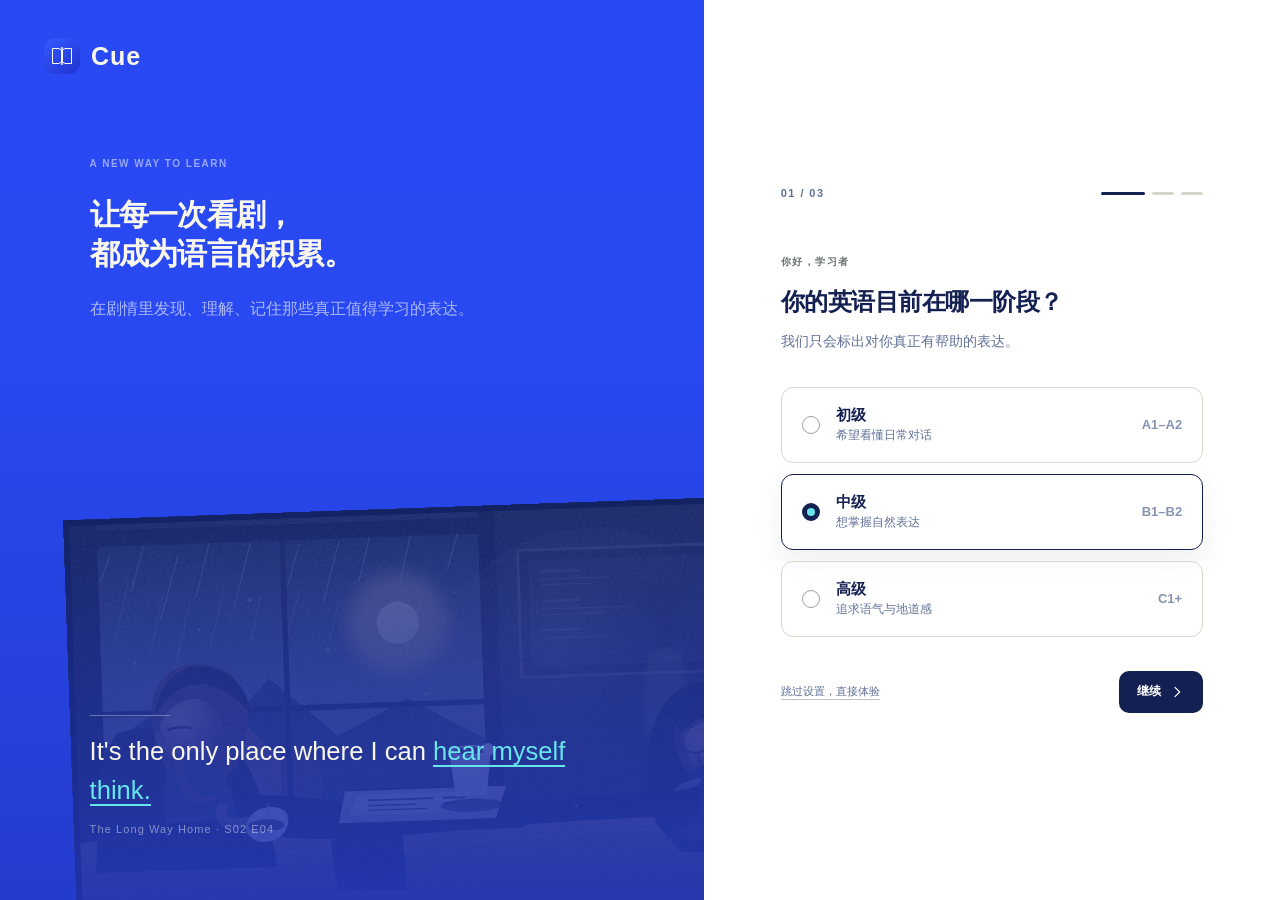
==== commit 243322be: "Simplify typography and interface hierarchy" ====
--- a/index.html
+++ b/index.html
@@ -3,9 +3,9 @@
 <head>
   <meta charset="UTF-8">
   <meta name="viewport" content="width=device-width, initial-scale=1.0">
-  <meta name="theme-color" content="#f2efe7">
-  <meta name="description" content="剧学——把影视观影变成可持续语言积累。">
-  <title>剧学 · 在剧情里学会表达</title>
+  <meta name="theme-color" content="#eaf7ff">
+  <meta name="description" content="Cue——把影视观影变成可持续语言积累。">
+  <title>Cue · 在剧情里学会表达</title>
   <link rel="manifest" href="manifest.webmanifest">
   <link rel="icon" href="assets/icon.svg" type="image/svg+xml">
   <link rel="stylesheet" href="styles.css">
@@ -46,7 +46,7 @@
     <div class="onboarding-visual">
       <div class="onboarding-brand">
         <span class="brand-mark"><span></span><span></span></span>
-        <span>剧学</span>
+        <span>Cue</span>
       </div>
       <div class="onboarding-quote">
         <span class="eyebrow light">A NEW WAY TO LEARN</span>
@@ -169,9 +169,9 @@
 
   <div id="appShell" class="app-shell aria-hidden">
     <aside class="sidebar">
-      <a class="brand" href="#" data-view-link="watch" aria-label="剧学首页">
+      <a class="brand" href="#" data-view-link="watch" aria-label="Cue首页">
         <span class="brand-mark"><span></span><span></span></span>
-        <span class="brand-name">剧学</span>
+        <span class="brand-name">Cue</span>
       </a>
       <nav class="main-nav" aria-label="主导航">
         <button class="nav-item active" data-view="watch" aria-current="page">
@@ -376,7 +376,7 @@
           <div class="quote-strip">
             <span class="quote-mark">“</span>
             <p>让每一个值得记住的表达，<br>都留在它出现的语境里。</p>
-            <span class="quote-source">— 剧学笔记</span>
+            <span class="quote-source">— Cue笔记</span>
           </div>
           <button class="next-card" data-view="library">
             <span><small>NEXT</small>去词库看看</span>
--- a/styles.css
+++ b/styles.css
@@ -1,25 +1,25 @@
 :root {
-  --paper: #f2efe7;
-  --paper-deep: #e7e2d6;
-  --paper-light: #faf8f2;
-  --ink: #18231f;
-  --ink-soft: #52605a;
-  --ink-faint: #89938d;
-  --night: #0d1b19;
-  --night-soft: #152724;
-  --lime: #c8ef72;
-  --lime-deep: #9bc64a;
-  --mint: #99dec7;
-  --terracotta: #c87852;
-  --amber: #e7b660;
-  --line: rgba(25, 36, 31, 0.12);
+  --paper: #eaf7ff;
+  --paper-deep: #dbefff;
+  --paper-light: #ffffff;
+  --ink: #142052;
+  --ink-soft: #617098;
+  --ink-faint: #8793b2;
+  --night: #1d31aa;
+  --night-soft: #2949f4;
+  --lime: #68e5eb;
+  --lime-deep: #35cbd5;
+  --mint: #ffc3d7;
+  --terracotta: #ff8aaa;
+  --amber: #ffd38b;
+  --line: rgba(31, 64, 144, 0.12);
   --line-dark: rgba(255, 255, 255, 0.12);
-  --shadow: 0 24px 70px rgba(20, 32, 27, 0.1);
-  --radius-xl: 28px;
-  --radius-lg: 20px;
-  --radius-md: 14px;
-  --display: "Iowan Old Style", "Baskerville", "Songti SC", "STSong", "Noto Serif SC", serif;
-  --sans: "Aptos", "Segoe UI", "PingFang SC", "Microsoft YaHei", sans-serif;
+  --shadow: 0 10px 30px rgba(24, 48, 92, 0.08);
+  --radius-xl: 20px;
+  --radius-lg: 16px;
+  --radius-md: 12px;
+  --display: "Segoe UI Variable Text", "Segoe UI", "MiSans", "HarmonyOS Sans SC", "PingFang SC", "Microsoft YaHei UI", sans-serif;
+  --sans: "Segoe UI Variable Text", "Segoe UI", "MiSans", "HarmonyOS Sans SC", "PingFang SC", "Microsoft YaHei UI", sans-serif;
 }
 
 * {
@@ -37,9 +37,7 @@
   margin: 0;
   min-width: 320px;
   min-height: 100vh;
-  background:
-    radial-gradient(circle at 76% 3%, rgba(200, 239, 114, 0.13), transparent 22rem),
-    var(--paper);
+  background: #f5f9fc;
   -webkit-font-smoothing: antialiased;
 }
 
@@ -153,7 +151,7 @@
   height: 36px;
   flex: 0 0 36px;
   border-radius: 11px;
-  background: var(--lime);
+  background: linear-gradient(145deg, #345aff, #2033cf);
   overflow: hidden;
 }
 
@@ -164,7 +162,7 @@
   top: 10px;
   bottom: 10px;
   width: 9px;
-  border: 1.6px solid var(--ink);
+  border: 1.6px solid #fff;
   background: transparent;
 }
 
@@ -182,7 +180,7 @@
   position: absolute;
   width: 1.5px;
   height: 18px;
-  background: var(--ink);
+  background: #fff;
   opacity: 0.7;
 }
 
@@ -209,9 +207,7 @@
   padding: 38px 44px 42px;
   overflow: hidden;
   color: #f9f6ed;
-  background:
-    linear-gradient(180deg, rgba(7, 20, 18, 0.15), rgba(7, 20, 18, 0.9)),
-    #0d1c1a;
+  background: #2949f4;
 }
 
 .onboarding-visual::after {
@@ -220,9 +216,7 @@
   inset: 0;
   z-index: 1;
   pointer-events: none;
-  background:
-    linear-gradient(90deg, rgba(9, 23, 20, 0.92) 0, rgba(9, 23, 20, 0.2) 50%, rgba(9, 23, 20, 0.06)),
-    linear-gradient(0deg, #091714 0, transparent 52%);
+  background: linear-gradient(0deg, rgba(35, 57, 195, 0.8) 0, rgba(35, 57, 195, 0.04) 62%, transparent);
 }
 
 .onboarding-brand {
@@ -249,10 +243,10 @@
   max-width: 690px;
   margin: 24px 0 22px;
   font-family: var(--display);
-  font-size: clamp(43px, 4.55vw, 68px);
-  font-weight: 500;
-  letter-spacing: -0.05em;
-  line-height: 1.15;
+  font-size: clamp(27px, 2.35vw, 34px);
+  font-weight: 600;
+  letter-spacing: -0.025em;
+  line-height: 1.3;
 }
 
 .onboarding-quote p {
@@ -269,7 +263,8 @@
   bottom: -3%;
   width: 106%;
   transform: rotate(-2deg);
-  filter: saturate(0.72) contrast(1.06);
+  opacity: 0.78;
+  filter: saturate(0.58) contrast(1.04) hue-rotate(8deg);
 }
 
 .onboarding-scene-wrap img {
@@ -319,9 +314,7 @@
   justify-content: center;
   min-height: 100vh;
   padding: 46px clamp(40px, 6vw, 100px);
-  background:
-    radial-gradient(circle at 88% 14%, rgba(200, 239, 114, 0.22), transparent 13rem),
-    var(--paper-light);
+  background: #fff;
 }
 
 .onboarding-progress {
@@ -373,10 +366,10 @@
 .onboarding-step h2 {
   margin: 17px 0 12px;
   font-family: var(--display);
-  font-size: clamp(33px, 3vw, 47px);
-  font-weight: 500;
-  letter-spacing: -0.035em;
-  line-height: 1.2;
+  font-size: clamp(22px, 1.9vw, 28px);
+  font-weight: 600;
+  letter-spacing: -0.02em;
+  line-height: 1.32;
 }
 
 .onboarding-step > p {
@@ -980,9 +973,9 @@
 .topbar-title h1 {
   margin: 0;
   font-family: var(--display);
-  font-size: clamp(21px, 1.8vw, 29px);
-  font-weight: 500;
-  letter-spacing: -0.035em;
+  font-size: clamp(18px, 1.45vw, 23px);
+  font-weight: 600;
+  letter-spacing: -0.02em;
 }
 
 .topbar-actions {
@@ -1239,7 +1232,7 @@
   height: 5px;
   border-radius: 50%;
   background: var(--lime);
-  box-shadow: 0 0 0 3px rgba(200, 239, 114, 0.12);
+  box-shadow: 0 0 0 3px rgba(104, 229, 235, 0.12);
 }
 
 .scene-action {
@@ -1313,7 +1306,7 @@
   color: var(--lime);
   text-decoration: underline;
   text-decoration-thickness: 2px;
-  text-decoration-color: rgba(200, 239, 114, 0.7);
+  text-decoration-color: rgba(104, 229, 235, 0.7);
   text-underline-offset: 5px;
 }
 
@@ -1324,7 +1317,7 @@
 
 .word-token.annotated.active-word {
   border-radius: 5px;
-  background: rgba(200, 239, 114, 0.19);
+  background: rgba(104, 229, 235, 0.19);
 }
 
 .word-token.annotated.expression.active-word {
@@ -1389,7 +1382,7 @@
   height: 10px;
   border-radius: 50%;
   background: var(--lime);
-  box-shadow: 0 0 0 4px rgba(200, 239, 114, 0.15);
+  box-shadow: 0 0 0 4px rgba(104, 229, 235, 0.15);
   transform: translateX(-50%);
 }
 
@@ -1505,8 +1498,8 @@
 }
 
 .subtitle-save.saved {
-  border-color: rgba(200, 239, 114, 0.35);
-  background: rgba(200, 239, 114, 0.1);
+  border-color: rgba(104, 229, 235, 0.35);
+  background: rgba(104, 229, 235, 0.1);
   color: var(--lime);
 }
 
@@ -1577,7 +1570,7 @@
   border: 1px solid var(--line);
   border-radius: var(--radius-xl);
   background:
-    radial-gradient(circle at 85% 3%, rgba(200, 239, 114, 0.18), transparent 10rem),
+    radial-gradient(circle at 85% 3%, rgba(104, 229, 235, 0.18), transparent 10rem),
     rgba(250, 248, 242, 0.88);
 }
 
@@ -1793,7 +1786,7 @@
   margin: 14px 0 7px;
   overflow-wrap: anywhere;
   font-family: var(--display);
-  font-size: clamp(25px, 2.7vw, 39px);
+  font-size: clamp(22px, 2vw, 30px);
   font-weight: 500;
   letter-spacing: -0.035em;
   line-height: 1.16;
@@ -1845,7 +1838,7 @@
   margin-top: 18px;
   padding: 13px 14px;
   border-radius: 12px;
-  background: rgba(200, 239, 114, 0.15);
+  background: rgba(104, 229, 235, 0.15);
 }
 
 .field-label {
@@ -1937,7 +1930,7 @@
 .mastered-button:hover,
 .mastered-button.is-mastered {
   border-color: rgba(111, 149, 78, 0.35);
-  background: rgba(200, 239, 114, 0.18);
+  background: rgba(104, 229, 235, 0.18);
   color: #415532;
 }
 
@@ -2168,9 +2161,9 @@
 .page-section-head h2 {
   margin: 9px 0 7px;
   font-family: var(--display);
-  font-size: clamp(38px, 4vw, 62px);
-  font-weight: 500;
-  letter-spacing: -0.05em;
+  font-size: clamp(27px, 2.5vw, 32px);
+  font-weight: 600;
+  letter-spacing: -0.035em;
   line-height: 1;
 }
 
@@ -2251,7 +2244,7 @@
   right: -25px;
   width: 130px;
   height: 130px;
-  border: 1px solid rgba(200, 239, 114, 0.24);
+  border: 1px solid rgba(104, 229, 235, 0.24);
   border-radius: 50%;
 }
 
@@ -2259,7 +2252,7 @@
 .stat-orbit::after {
   content: "";
   position: absolute;
-  border: 1px solid rgba(200, 239, 114, 0.12);
+  border: 1px solid rgba(104, 229, 235, 0.12);
   border-radius: 50%;
 }
 
@@ -2269,7 +2262,7 @@
 
 .stat-orbit::after {
   inset: 38px;
-  background: rgba(200, 239, 114, 0.1);
+  background: rgba(104, 229, 235, 0.1);
 }
 
 .library-toolbar {
@@ -2529,7 +2522,7 @@
 }
 
 .card-action.is-mastered {
-  background: rgba(200, 239, 114, 0.27);
+  background: rgba(104, 229, 235, 0.27);
   color: #51613f;
 }
 
@@ -2678,9 +2671,9 @@
   margin: 18px 0 8px;
   overflow-wrap: anywhere;
   font-family: var(--display);
-  font-size: clamp(36px, 4.5vw, 66px);
-  font-weight: 500;
-  letter-spacing: -0.05em;
+  font-size: clamp(24px, 2.4vw, 29px);
+  font-weight: 600;
+  letter-spacing: -0.035em;
   line-height: 1.12;
 }
 
@@ -3060,7 +3053,7 @@
   padding: 25px;
   border-radius: var(--radius-xl);
   background:
-    radial-gradient(circle at 90% 10%, rgba(200, 239, 114, 0.15), transparent 10rem),
+    radial-gradient(circle at 90% 10%, rgba(104, 229, 235, 0.15), transparent 10rem),
     var(--night);
   color: white;
 }
@@ -3466,7 +3459,7 @@
 
   .onboarding-quote h1 {
     margin: 12px 0 0;
-    font-size: 35px;
+    font-size: 27px;
   }
 
   .onboarding-quote p,
@@ -3484,7 +3477,7 @@
   }
 
   .onboarding-step h2 {
-    font-size: 33px;
+    font-size: 24px;
   }
 
   .goal-grid {
@@ -3722,7 +3715,7 @@
   }
 
   .page-section-head h2 {
-    font-size: 43px;
+    font-size: 30px;
   }
 
   .page-actions {
@@ -3793,7 +3786,7 @@
   }
 
   .flashcard-content h2 {
-    font-size: 37px;
+    font-size: 28px;
   }
 
   .review-context {
